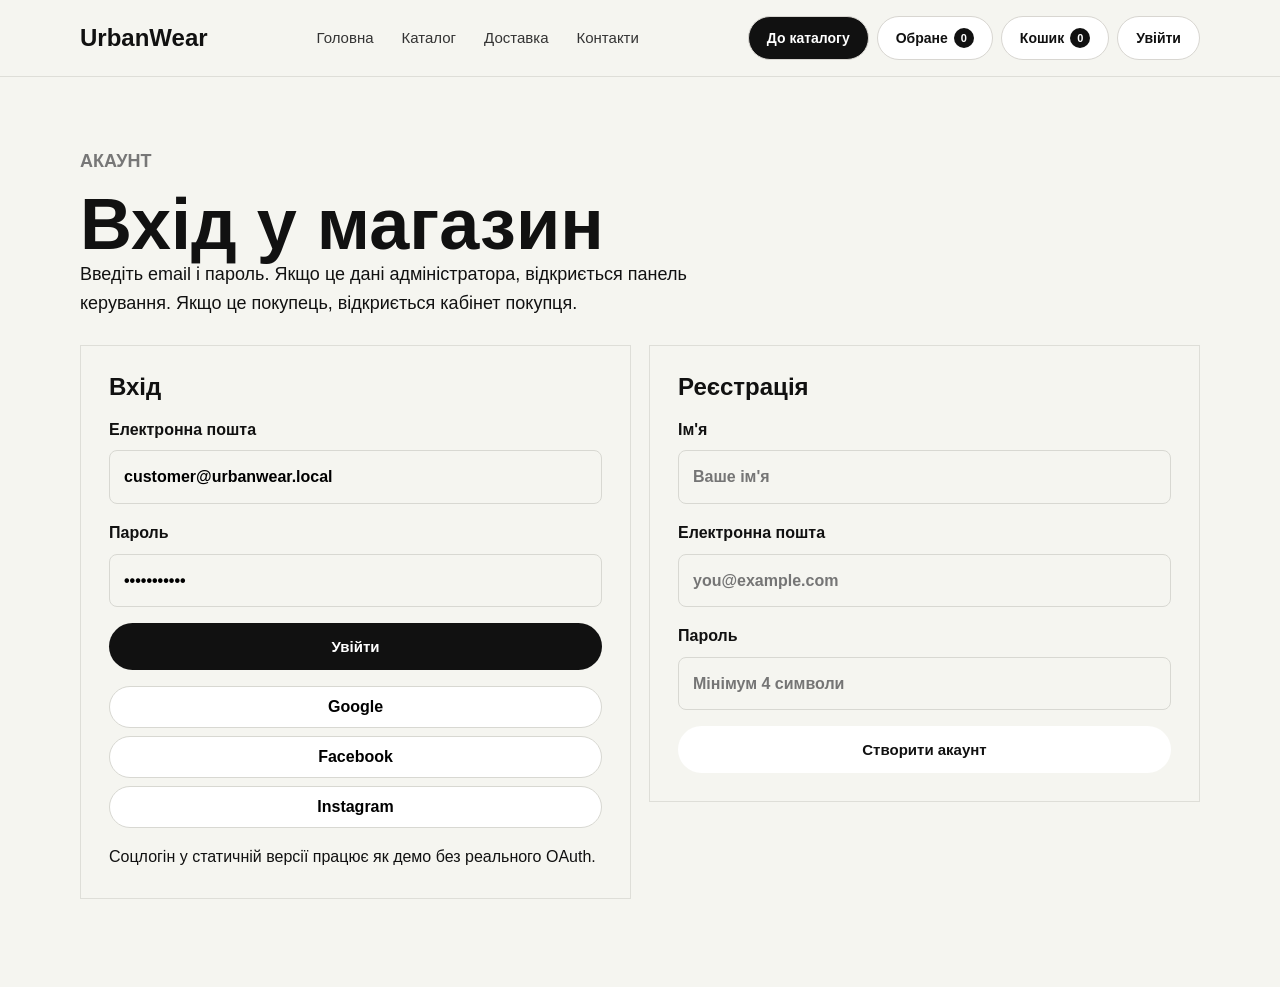
==== account.html @ c89735ac "Publish UrbanWear website" ====
<!DOCTYPE html>
<html lang="uk">
<head>
  <meta charset="UTF-8" />
  <meta name="viewport" content="width=device-width, initial-scale=1.0" />
  <meta name="description" content="Особистий кабінет покупця UrbanWear." />
  <title>Особистий кабінет - UrbanWear</title>
  <link rel="stylesheet" href="css/style.css" />
  <link rel="stylesheet" href="css/account.css" />
</head>
<body class="customer-account-page">
  <main class="customer-account-shell" id="accountShell" hidden>
    <aside class="customer-account-sidebar" id="accountSidebar">
      <a class="customer-account-brand" href="index.html"><strong>UrbanWear</strong><span>Магазин</span></a>

      <section class="customer-profile-card">
        <div class="customer-avatar" id="accountAvatar">U</div>
        <div><strong id="accountName"></strong><span id="accountEmail"></span></div>
        <button type="button" id="accountLogoutButton">Вийти з акаунту</button>
      </section>

      <nav class="customer-account-nav" aria-label="Розділи особистого кабінету">
        <button class="is-active" type="button" data-account-tab="overview"><svg viewBox="0 0 24 24" aria-hidden="true"><rect x="3" y="3" width="7" height="7" rx="1"/><rect x="14" y="3" width="7" height="7" rx="1"/><rect x="3" y="14" width="7" height="7" rx="1"/><rect x="14" y="14" width="7" height="7" rx="1"/></svg>Панель керування</button>
        <button type="button" data-account-tab="profile"><svg viewBox="0 0 24 24" aria-hidden="true"><circle cx="12" cy="7" r="4"/><path d="M4.5 21a7.5 7.5 0 0 1 15 0z"/></svg>Мій профіль</button>
        <button type="button" data-account-tab="orders"><svg viewBox="0 0 24 24" aria-hidden="true"><rect x="5" y="4" width="14" height="17" rx="2"/><path d="M9 4V2h6v2M8 9h8M8 13h8M8 17h5"/></svg>Мої замовлення</button>
        <button type="button" data-account-tab="cart"><svg viewBox="0 0 24 24" aria-hidden="true"><path d="M6 9h12l1 12H5zM9 10V7a3 3 0 0 1 6 0v3"/></svg>Кошик <strong data-cart-count>0</strong></button>
        <button type="button" data-account-tab="favorites"><svg viewBox="0 0 24 24" aria-hidden="true"><path d="M20.8 4.6a5.5 5.5 0 0 0-7.8 0L12 5.7l-1.1-1.1a5.5 5.5 0 0 0-7.8 7.8L12 21l8.8-8.6a5.5 5.5 0 0 0 0-7.8z"/></svg>Обране <strong data-favorites-count>0</strong></button>
        <button type="button" data-account-tab="addresses"><svg viewBox="0 0 24 24" aria-hidden="true"><path d="M20 10c0 5-8 11-8 11S4 15 4 10a8 8 0 1 1 16 0z"/><circle cx="12" cy="10" r="2.5"/><path d="M7 21h10"/></svg>Адреси доставки</button>
        <button type="button" data-account-tab="payments"><svg viewBox="0 0 24 24" aria-hidden="true"><rect x="3" y="5" width="18" height="14" rx="2"/><path d="M3 10h18M7 15h4"/></svg>Способи оплати</button>
        <button type="button" data-account-tab="settings"><svg viewBox="0 0 24 24" aria-hidden="true"><circle cx="12" cy="12" r="3"/><path d="M19.4 15a1.7 1.7 0 0 0 .3 1.9l.1.1-2.8 2.8-.1-.1a1.7 1.7 0 0 0-1.9-.3 1.7 1.7 0 0 0-1 1.6v.2h-4V21a1.7 1.7 0 0 0-1-1.6 1.7 1.7 0 0 0-1.9.3l-.1.1L4.2 17l.1-.1a1.7 1.7 0 0 0 .3-1.9A1.7 1.7 0 0 0 3 14H2.8v-4H3a1.7 1.7 0 0 0 1.6-1 1.7 1.7 0 0 0-.3-1.9L4.2 7 7 4.2l.1.1a1.7 1.7 0 0 0 1.9.3A1.7 1.7 0 0 0 10 3v-.2h4V3a1.7 1.7 0 0 0 1 1.6 1.7 1.7 0 0 0 1.9-.3l.1-.1L19.8 7l-.1.1a1.7 1.7 0 0 0-.3 1.9 1.7 1.7 0 0 0 1.6 1h.2v4H21a1.7 1.7 0 0 0-1.6 1z"/></svg>Налаштування</button>
      </nav>

      <section class="customer-news-card">
        <p class="label">Новини UrbanWear</p>
        <h2>Будьте в курсі новинок</h2>
        <p>Отримуйте повідомлення про нові колекції та спеціальні пропозиції.</p>
        <a href="catalog.html">Переглянути каталог →</a>
      </section>
    </aside>

    <section class="customer-account-workspace">
      <header class="customer-account-topbar">
        <button class="customer-account-menu" id="accountMenuButton" type="button" aria-label="Відкрити меню"><span></span><span></span><span></span></button>
        <label class="customer-account-search"><span>Пошук товарів</span><input type="search" id="accountSearch" placeholder="Пошук товарів..." /></label>
        <div class="customer-account-top-actions">
          <button type="button" data-account-tab-link="favorites" aria-label="Обране">♡<strong data-favorites-count>0</strong></button>
          <button type="button" data-account-tab-link="cart" aria-label="Кошик">▢<strong data-cart-count>0</strong></button>
          <button type="button" data-account-tab-link="profile"><span id="accountTopName"></span><small>Мій профіль</small></button>
        </div>
      </header>

      <div class="customer-account-content">
        <section class="customer-account-panel is-active" data-account-panel="overview">
          <header class="customer-panel-heading">
            <h1>Особистий кабінет</h1>
            <p id="accountGreeting"></p>
          </header>
          <div class="customer-summary-grid" id="accountSummary"></div>
          <section class="customer-account-card">
            <div class="customer-card-heading"><div><h2>Останні замовлення</h2><p>Статус та основна інформація про ваші покупки</p></div><button type="button" data-account-tab-link="orders">Переглянути всі замовлення</button></div>
            <div id="recentAccountOrders"></div>
          </section>
        </section>

        <section class="customer-account-panel" data-account-panel="profile">
          <header class="customer-panel-heading"><h1>Мій профіль</h1><p>Редагуйте основну інформацію, яка буде автоматично підставлятися під час оформлення замовлення.</p></header>
          <div class="customer-profile-layout">
            <form class="customer-account-card customer-profile-form" id="accountProfileForm">
              <div class="customer-profile-note"><strong>i</strong><span>Ці дані рекомендуються та автоматично підставляються при оформленні замовлення.</span></div>
              <div class="customer-profile-fields">
                <label>Ім’я <input type="text" name="firstName" autocomplete="given-name" /></label>
                <label>Прізвище <input type="text" name="lastName" autocomplete="family-name" /></label>
                <label>E-mail <input type="email" name="email" autocomplete="email" /></label>
                <label>Номер телефону <input type="tel" name="phone" autocomplete="tel" /></label>
                <label>Місто <input type="text" name="city" autocomplete="address-level2" /></label>
                <label>Адреса доставки <input type="text" name="address" autocomplete="street-address" /></label>
                <label class="customer-profile-wide">Коментар для доставки <span>(необов’язково)</span><textarea name="deliveryComment" rows="3" maxlength="150"></textarea></label>
              </div>
              <label class="customer-profile-default"><input type="checkbox" name="useAsDefault" /><span><strong>Використовувати ці дані за замовчуванням при замовленні</strong><small>Інформація буде автоматично підставлятися у форму оформлення замовлення.</small></span></label>
              <div class="customer-profile-actions"><button class="btn btn--light" id="cancelProfileChanges" type="button">Скасувати зміни</button><button class="btn customer-profile-save" type="submit">Зберегти зміни</button></div>
              <p class="customer-profile-message" id="profileSaveMessage" role="status" aria-live="polite"></p>
            </form>
            <aside class="customer-profile-side">
              <section class="customer-account-card customer-profile-side-card"><h2>Контактні дані</h2><div id="profileContactSummary"></div></section>
              <section class="customer-account-card customer-profile-side-card">
                <h2>Параметри для швидкого оформлення</h2>
                <label class="customer-profile-switch"><span>Автоматично заповнювати особисті дані</span><input type="checkbox" form="accountProfileForm" name="autofillPersonalData" /></label>
                <label class="customer-profile-switch"><span>Вибрана адреса доставки за замовчуванням</span><input type="checkbox" form="accountProfileForm" name="defaultAddressEnabled" /></label>
                <label class="customer-profile-switch"><span>Використовувати основний спосіб оплати</span><input type="checkbox" form="accountProfileForm" name="defaultPaymentEnabled" /></label>
                <p>Ці налаштування допоможуть оформлювати замовлення швидше та зручніше.</p>
              </section>
            </aside>
          </div>
        </section>

        <section class="customer-account-panel" data-account-panel="orders">
          <header class="customer-panel-heading"><h1>Мої замовлення</h1><p>Переглядайте свої замовлення та керуйте покупками</p></header>
          <section class="customer-account-card">
            <div class="customer-card-heading"><div><h2>Активні замовлення</h2><p>Історія покупок та поточні статуси</p></div></div>
            <div id="accountOrders"></div>
          </section>
          <p class="customer-account-help">Потрібна допомога? <a href="contacts.html">Зв’яжіться з нами</a></p>
        </section>

        <section class="customer-account-panel" data-account-panel="cart">
          <header class="customer-panel-heading"><h1>Кошик</h1><p>Переглядайте товари, змінюйте параметри та оформлюйте замовлення.</p></header>
          <section class="customer-account-card customer-cart-card"><div id="accountCart"></div></section>
          <section class="customer-benefits-row"><div><strong>Безкоштовна доставка від 1500 грн</strong><span>По всій Україні</span></div><div><strong>Легке повернення 14 днів</strong><span>Без зайвих питань</span></div><div><strong>Безпечна оплата</strong><span>Ваші платежі захищені</span></div></section>
        </section>

        <section class="customer-account-panel" data-account-panel="favorites">
          <header class="customer-panel-heading customer-panel-heading--actions"><div><h1>Обране</h1><p>Ваші улюблені товари. Зберігайте те, до чого хочеться повернутися.</p></div><button type="button" id="clearFavoritesButton">Очистити список</button></header>
          <section class="customer-account-card customer-favorites-card"><div id="accountFavorites"></div></section>
          <section class="customer-favorites-tip"><strong>Зберігайте улюблені товари</strong><span>Додавайте товари в обране, щоб швидко знаходити їх та повертатися до покупок пізніше.</span><a class="btn" href="catalog.html">Перейти до каталогу</a></section>
        </section>
        <section class="customer-account-panel" data-account-panel="addresses"><div class="customer-placeholder"><strong>Адреси доставки</strong><p>Адреси з ваших замовлень з’являтимуться тут.</p></div></section>
        <section class="customer-account-panel" data-account-panel="payments"><div class="customer-placeholder"><strong>Способи оплати</strong><p>У статичній демо-версії платіжні дані не зберігаються.</p></div></section>
        <section class="customer-account-panel" data-account-panel="settings"><div class="customer-placeholder"><strong>Налаштування</strong><p>Використовуйте кнопку виходу, щоб завершити поточну сесію.</p><button class="btn btn--dark" type="button" id="accountLogoutSettingsButton">Вийти з акаунту</button></div></section>
      </div>
    </section>

    <div class="customer-order-backdrop" id="accountOrderBackdrop" hidden></div>
    <aside class="customer-order-drawer" id="accountOrderDrawer" aria-hidden="true">
      <div class="customer-order-drawer__head"><div><p class="label">Деталі замовлення</p><h2 id="drawerOrderNumber"></h2></div><button id="closeOrderDrawer" type="button" aria-label="Закрити">×</button></div>
      <div id="accountOrderDetails"></div>
      <div class="customer-order-drawer__actions"><button class="btn btn--light" id="closeOrderDrawerBottom" type="button">Закрити</button><button class="btn btn--dark" id="repeatOrderButton" type="button" hidden>Повторити замовлення</button></div>
    </aside>
  </main>

  <script src="js/products.js"></script>
  <script src="js/auth.js"></script>
  <script src="js/profile.js"></script>
  <script src="js/analytics.js"></script>
  <script src="js/cart.js"></script>
  <script src="js/favorites.js"></script>
  <script src="js/orders.js"></script>
  <script src="js/account.js"></script>
</body>
</html>
---- css/style.css ----
* { box-sizing: border-box; margin: 0; padding: 0; }
html { scroll-behavior: smooth; }
body { font-family: Arial, sans-serif; background: #f5f5f0; color: #111111; line-height: 1.6; }
a { color: inherit; text-decoration: none; }
.container { width: min(1120px, 92%); margin: 0 auto; }
.header { background: #f5f5f0; border-bottom: 1px solid #deded8; position: sticky; top: 0; z-index: 10; }
.header__inner { height: 76px; display: flex; align-items: center; justify-content: space-between; }
.logo { font-size: 24px; font-weight: 800; letter-spacing: 0; }
.nav { display: flex; gap: 28px; font-size: 15px; }
.nav a { color: #333333; }
.nav a:hover,
.nav a[aria-current="page"] { color: #000000; }
.header__btn { background: #111111; color: #ffffff; padding: 12px 20px; border-radius: 999px; font-size: 14px; }
.mobile-header-shortcuts { display: none; }
.hero { padding: 90px 0; }
.hero__inner { display: grid; grid-template-columns: 1.1fr 0.9fr; gap: 60px; align-items: center; }
.label { text-transform: uppercase; letter-spacing: 0; font-size: 12px; font-weight: 700; color: #777777; margin-bottom: 12px; }
.hero h1 { font-size: clamp(42px, 6vw, 78px); line-height: 0.95; letter-spacing: 0; max-width: 720px; margin-bottom: 24px; }
.hero__text { font-size: 18px; color: #444444; max-width: 580px; margin-bottom: 34px; }
.hero__actions { display: flex; gap: 14px; flex-wrap: wrap; }
.btn { display: inline-flex; align-items: center; justify-content: center; padding: 15px 24px; border-radius: 999px; font-weight: 700; font-size: 15px; }
.btn--dark { background: #111111; color: #ffffff; }
.btn--light { background: #ffffff; color: #111111; border: 1px solid #dddddd; }
.hero__photo-placeholder { height: 560px; background: linear-gradient(135deg, #242424, #888888); border-radius: 34px; display: flex; align-items: flex-end; justify-content: flex-start; padding: 30px; color: #ffffff; font-weight: 700; font-size: 20px; }
.categories, .popular, .benefits, .about, .order-steps { padding: 80px 0; }
.section-heading { margin-bottom: 34px; }
.section-heading h2 { font-size: clamp(32px, 4vw, 48px); letter-spacing: 0; line-height: 1.05; }
.section-heading--between { display: flex; justify-content: space-between; align-items: end; gap: 24px; }
.text-link { font-weight: 700; border-bottom: 2px solid #111111; }
.category-grid { display: grid; grid-template-columns: repeat(4, 1fr); gap: 18px; }
.category-card { background: #ffffff; border: 1px solid #e0e0dc; border-radius: 24px; padding: 26px; min-height: 180px; transition: 0.2s ease; }
.category-card:hover { transform: translateY(-4px); border-color: #111111; }
.category-card span { display: block; color: #888888; margin-bottom: 38px; }
.category-card h3 { font-size: 24px; margin-bottom: 6px; }
.category-card p { color: #555555; }
.product-grid { display: grid; grid-template-columns: repeat(3, 1fr); gap: 22px; }
.product-card { background: #ffffff; border-radius: 28px; overflow: hidden; border: 1px solid #e2e2dd; }
.product-card { position: relative; }
.product-favorite-button { width: 42px; height: 42px; position: absolute; z-index: 2; top: 14px; right: 14px; border: 0; border-radius: 50%; background: rgba(255,255,255,.94); color: #111; font-size: 22px; cursor: pointer; box-shadow: 0 8px 24px rgba(0,0,0,.09); }
.product-favorite-button.is-favorite { background: #111; color: #fff; }
.product-card[hidden] { display: none; }
.product-card__image { height: 340px; background: var(--product-bg, #d9d9d2); display: flex; align-items: flex-end; padding: 24px; font-weight: 800; font-size: 28px; color: #ffffff; transition: filter 0.2s ease; }
.product-card__image:hover { filter: contrast(1.08); }
.product-card__image--photo,
.product-gallery__main--photo,
.cart-item__visual--photo {
  background-size: cover;
  background-position: center;
  background-repeat: no-repeat;
}

/* Mobile-only storefront polish. Desktop styles above remain unchanged. */
@media (max-width: 760px) {
  body {
    font-size: 17px;
    line-height: 1.5;
    background: #fbfaf8;
  }

  .container {
    width: calc(100% - 24px);
  }

  .header {
    background: rgba(255, 255, 255, .96);
    box-shadow: 0 4px 18px rgba(17, 17, 17, .035);
  }

  .header__inner {
    min-height: 76px;
    padding: 12px 0;
    grid-template-columns: auto minmax(0, 1fr);
  }

  .logo {
    font-size: clamp(22px, 7vw, 29px);
    letter-spacing: 3px;
    white-space: nowrap;
  }

  .burger {
    width: 48px;
    height: 48px;
    border: 0;
    border-radius: 12px;
  }

  .burger span {
    width: 24px;
  }

  .nav {
    border-radius: 14px;
    padding: 8px;
  }

  .nav a {
    min-height: 50px;
    padding: 13px 16px;
    font-size: 17px;
  }

  .hero,
  .page-hero,
  .product-page {
    padding-top: 34px;
  }

  .hero h1,
  .page-hero h1 {
    font-size: clamp(38px, 11vw, 52px);
    line-height: 1.02;
  }

  .hero__text,
  .page-hero p {
    font-size: 17px;
    line-height: 1.55;
  }

  .btn,
  .filter-btn,
  .product-card__btn {
    min-height: 50px;
    font-size: 16px;
  }

  .catalog-filter {
    margin-bottom: 22px;
    gap: 10px;
    scrollbar-width: none;
  }

  .catalog-filter::-webkit-scrollbar {
    display: none;
  }

  .filter-btn {
    min-height: 46px;
    padding: 0 18px;
  }

  .product-grid,
  .product-grid--catalog {
    grid-template-columns: repeat(2, minmax(0, 1fr));
    gap: 12px;
  }

  .product-card {
    min-width: 0;
    border-radius: 15px;
    box-shadow: 0 10px 30px rgba(25, 20, 15, .035);
  }

  .product-card__image {
    height: clamp(205px, 56vw, 280px);
    padding: 12px;
    font-size: 14px;
  }

  .product-card__image--photo span {
    padding: 5px 8px;
    font-size: 10px;
  }

  .product-favorite-button {
    width: 44px;
    height: 44px;
    top: 10px;
    right: 10px;
    font-size: 22px;
  }

  .product-card__body {
    padding: 14px;
  }

  .product-card__body h3 {
    min-height: 42px;
    margin-bottom: 6px;
    font-size: 16px;
    line-height: 1.3;
  }

  .product-card__body p {
    margin-bottom: 9px;
    font-size: 13px;
  }

  .product-card__body strong {
    margin-bottom: 12px;
    font-size: 18px;
  }

  .product-card__btn {
    min-height: 46px;
    padding: 10px 8px;
    font-size: 14px;
    text-align: center;
  }

  .product-page__inner {
    gap: 16px;
  }

  .product-gallery__main {
    height: min(112vw, 520px);
    border-radius: 16px;
  }

  .product-gallery__thumb {
    height: 94px;
    border-radius: 12px;
  }

  .product-info {
    padding: 20px;
    border-radius: 16px;
  }

  .product-info h1 {
    font-size: 36px;
    line-height: 1.06;
  }

  .product-info__desc,
  .product-details li {
    font-size: 16px;
  }

  .product-price {
    font-size: 30px;
  }

  .size-list button {
    min-height: 52px;
    font-size: 16px;
  }

  .product-actions .btn {
    min-height: 52px;
  }

  .category-grid,
  .benefits__grid,
  .steps-grid,
  .info-grid,
  .contacts-grid,
  .form-layout {
    grid-template-columns: 1fr;
  }

  .category-card,
  .benefit-card,
  .step-card,
  .info-card,
  .contact-card,
  .contact-form,
  .faq-item {
    border-radius: 16px;
    padding: 22px;
  }

  .contact-list li,
  .info-card li {
    min-height: 58px;
    font-size: 16px;
  }

  .contact-form label {
    font-size: 16px;
  }

  .contact-form input,
  .contact-form textarea,
  .auth-card input {
    min-height: 54px;
    font-size: 16px;
  }

  .auth-page {
    padding: 32px 0 50px;
  }

  .auth-layout,
  .auth-grid {
    grid-template-columns: 1fr;
    gap: 18px;
  }

  .auth-copy h1 {
    font-size: 40px;
  }

  .auth-card {
    padding: 24px;
    border-radius: 16px;
  }

  .auth-card h2 {
    font-size: 28px;
  }

  .social-login {
    grid-template-columns: 1fr;
  }

  .social-login button {
    min-height: 50px;
    font-size: 15px;
  }
}

@media (max-width: 380px) {
  .product-grid,
  .product-grid--catalog {
    gap: 8px;
  }

  .product-card__body {
    padding: 11px;
  }

  .product-card__body h3 {
    font-size: 15px;
  }

  .product-card__btn {
    font-size: 13px;
  }
}
.product-card__image--photo span,
.product-gallery__main--photo span,
.cart-item__visual--photo span {
  border-radius: 999px;
  background: rgba(17, 17, 17, 0.72);
  padding: 8px 12px;
  color: #ffffff;
  font-size: 13px;
}
.product-card__body { padding: 24px; }
.product-card__body h3 { font-size: 22px; margin-bottom: 6px; }
.product-card__body p { color: #555555; margin-bottom: 14px; }
.product-card__body strong { display: block; font-size: 20px; margin-bottom: 18px; }
.product-card__btn { display: inline-flex; background: #111111; color: #ffffff; padding: 11px 18px; border-radius: 999px; font-size: 14px; font-weight: 700; }
.benefits__grid { display: grid; grid-template-columns: repeat(3, 1fr); gap: 18px; }
.benefit-card { background: #111111; color: #ffffff; border-radius: 26px; padding: 28px; }
.benefit-card h3 { font-size: 22px; margin-bottom: 10px; }
.benefit-card p { color: #d0d0d0; }
.about__inner { display: grid; grid-template-columns: 0.9fr 1.1fr; gap: 60px; align-items: start; }
.about h2 { font-size: clamp(32px, 4vw, 48px); line-height: 1.05; letter-spacing: 0; }
.about p { font-size: 18px; color: #444444; }
.steps-grid { display: grid; grid-template-columns: repeat(3, 1fr); gap: 18px; }
.step-card { background: #ffffff; border-radius: 26px; padding: 28px; border: 1px solid #e0e0dc; }
.step-card span { display: block; font-weight: 800; color: #999999; margin-bottom: 34px; }
.step-card h3 { font-size: 24px; margin-bottom: 8px; }
.step-card p { color: #555555; }
.footer { padding: 40px 0; background: #111111; color: #ffffff; }
.footer__inner { display: flex; align-items: center; justify-content: space-between; gap: 24px; }
.logo--footer { display: inline-block; margin-bottom: 8px; }
.footer p { color: #cfcfcf; }
.footer__links { display: flex; gap: 24px; color: #cfcfcf; }
.page { padding: 80px 0; }
.page h1 { font-size: clamp(40px, 6vw, 72px); line-height: 1; letter-spacing: 0; margin-bottom: 18px; }
.page p { color: #444; font-size: 18px; max-width: 720px; }
@media (max-width: 900px) {
  .header__inner { height: auto; padding: 18px 0; flex-wrap: wrap; gap: 16px; }
  .nav { order: 3; width: 100%; justify-content: center; flex-wrap: wrap; gap: 18px; }
  .hero { padding: 60px 0; }
  .hero__inner, .about__inner { grid-template-columns: 1fr; gap: 34px; }
  .hero__photo-placeholder { height: 380px; }
  .category-grid, .product-grid, .benefits__grid, .steps-grid { grid-template-columns: 1fr 1fr; }
}
@media (max-width: 620px) {
  .header__btn { display: none; }
  .hero h1 { letter-spacing: 0; }
  .category-grid, .product-grid, .benefits__grid, .steps-grid { grid-template-columns: 1fr; }
  .section-heading--between { align-items: flex-start; flex-direction: column; }
  .footer__inner { align-items: flex-start; flex-direction: column; }
  .footer__links { flex-direction: column; gap: 10px; }
}
/* Inner pages */

.page-hero {
  padding: 80px 0 40px;
}

.page-hero h1 {
  font-size: clamp(42px, 6vw, 72px);
  line-height: 0.95;
  letter-spacing: 0;
  margin-bottom: 18px;
}

.page-hero p {
  max-width: 620px;
  font-size: 18px;
  color: #444444;
}

.catalog-section {
  padding: 40px 0 90px;
}

.catalog-filter {
  display: flex;
  gap: 12px;
  flex-wrap: wrap;
  margin-bottom: 34px;
}

.filter-btn {
  border: 1px solid #d8d8d2;
  background: #ffffff;
  color: #111111;
  padding: 11px 18px;
  border-radius: 999px;
  font-weight: 700;
  cursor: pointer;
}

.filter-btn.active,
.filter-btn:hover {
  background: #111111;
  color: #ffffff;
  border-color: #111111;
}

.product-grid--catalog {
  grid-template-columns: repeat(3, 1fr);
}

@media (max-width: 900px) {
  .product-grid--catalog {
    grid-template-columns: 1fr 1fr;
  }
}

@media (max-width: 620px) {
  .product-grid--catalog {
    grid-template-columns: 1fr;
  }

  .page-hero h1 {
    letter-spacing: 0;
  }
}/* Product page */

.product-page {
  padding: 80px 0;
}

.product-page__inner {
  display: grid;
  grid-template-columns: 1fr 0.9fr;
  gap: 60px;
  align-items: start;
}

.product-gallery__main {
  height: 640px;
  border-radius: 34px;
  background: var(--product-bg, linear-gradient(135deg, #1f1f1f, #777777));
  color: #ffffff;
  display: flex;
  align-items: flex-end;
  padding: 34px;
  font-size: 42px;
  font-weight: 800;
  letter-spacing: 0;
}

.product-gallery__thumbs {
  display: grid;
  grid-template-columns: repeat(3, 1fr);
  gap: 14px;
  margin-top: 14px;
}

.product-gallery__thumb {
  height: 130px;
  border-radius: 22px;
  background: #d8d8d2;
  border: 0;
  display: flex;
  align-items: center;
  justify-content: center;
  font-weight: 800;
  color: #555555;
  cursor: pointer;
}

.product-gallery__thumb--photo {
  background-size: cover;
  background-position: center;
  background-repeat: no-repeat;
}

.product-gallery__thumb.is-active {
  outline: 2px solid #111111;
  outline-offset: 3px;
}

.product-info {
  background: #ffffff;
  border: 1px solid #e1e1dc;
  border-radius: 34px;
  padding: 38px;
  position: sticky;
  top: 100px;
}

.product-info h1 {
  font-size: clamp(36px, 5vw, 58px);
  line-height: 0.95;
  letter-spacing: 0;
  margin-bottom: 20px;
}

.product-info__desc {
  color: #444444;
  font-size: 17px;
  margin-bottom: 24px;
}

.product-price {
  font-size: 32px;
  font-weight: 800;
  margin-bottom: 28px;
}

.product-options,
.product-details {
  margin-bottom: 28px;
}

.product-options h3,
.product-details h3 {
  font-size: 20px;
  margin-bottom: 12px;
}

.size-list {
  display: flex;
  gap: 10px;
  flex-wrap: wrap;
}

.size-list button {
  width: 52px;
  height: 44px;
  border-radius: 999px;
  border: 1px solid #d5d5cf;
  background: #f5f5f0;
  font-weight: 800;
  cursor: pointer;
}

.size-list button:hover,
.size-list button.is-active {
  background: #111111;
  color: #ffffff;
  border-color: #111111;
}

.product-details ul {
  list-style: none;
}

.product-details li {
  padding: 10px 0;
  border-bottom: 1px solid #eeeeea;
  color: #444444;
}

.product-actions {
  display: flex;
  flex-wrap: wrap;
  gap: 12px;
  margin-bottom: 18px;
}
.product-actions .btn--favorite { border: 1px solid #e2e2dd; background: #fff; color: #111; gap: 5px; }
.product-actions .btn--favorite.is-favorite { background: #f4ede5; }

.product-note {
  font-size: 13px;
  color: #777777;
}

@media (max-width: 900px) {
  .product-page__inner {
    grid-template-columns: 1fr;
  }

  .product-info {
    position: static;
  }

  .product-gallery__main {
    height: 460px;
  }
}

@media (max-width: 620px) {
  .product-page {
    padding: 50px 0;
  }

  .product-info {
    padding: 26px;
  }

  .product-gallery__main {
    height: 360px;
    font-size: 32px;
    border-radius: 26px;
  }

  .product-gallery__thumb {
    height: 90px;
  }
}/* Delivery page */

.info-section {
  padding: 40px 0 80px;
}

.info-grid {
  display: grid;
  grid-template-columns: repeat(3, 1fr);
  gap: 18px;
}

.info-card {
  background: #ffffff;
  border: 1px solid #e1e1dc;
  border-radius: 28px;
  padding: 30px;
}

.info-card span {
  display: block;
  font-weight: 800;
  color: #999999;
  margin-bottom: 36px;
}

.info-card h2 {
  font-size: 30px;
  line-height: 1;
  letter-spacing: 0;
  margin-bottom: 16px;
}

.info-card p {
  color: #444444;
  margin-bottom: 20px;
}

.info-card ul {
  list-style: none;
}

.info-card li {
  padding: 10px 0;
  border-bottom: 1px solid #eeeeea;
  color: #333333;
}

.faq-section {
  padding: 70px 0;
}

.faq-list {
  display: grid;
  gap: 12px;
}

.faq-item {
  background: #ffffff;
  border: 1px solid #e1e1dc;
  border-radius: 20px;
  padding: 22px 24px;
}

.faq-item summary {
  cursor: pointer;
  font-weight: 800;
  font-size: 18px;
}

.faq-item p {
  margin-top: 14px;
  color: #444444;
}

.cta-section {
  padding: 40px 0 90px;
}

.cta-box {
  background: #111111;
  color: #ffffff;
  border-radius: 34px;
  padding: 46px;
  display: flex;
  justify-content: space-between;
  align-items: center;
  gap: 34px;
}

.cta-box h2 {
  font-size: clamp(32px, 4vw, 48px);
  line-height: 1;
  letter-spacing: 0;
  margin-bottom: 14px;
}

.cta-box p {
  color: #d0d0d0;
  max-width: 600px;
}

.cta-box .btn--dark {
  background: #ffffff;
  color: #111111;
  flex-shrink: 0;
}

@media (max-width: 900px) {
  .info-grid {
    grid-template-columns: 1fr;
  }

  .cta-box {
    align-items: flex-start;
    flex-direction: column;
  }
}

@media (max-width: 620px) {
  .cta-box {
    padding: 30px;
    border-radius: 26px;
  }
}/* Contacts page */

.contacts-section {
  padding: 40px 0 80px;
}

.contacts-grid {
  display: grid;
  grid-template-columns: 1fr 1fr;
  gap: 18px;
}

.contact-card {
  background: #ffffff;
  border: 1px solid #e1e1dc;
  border-radius: 30px;
  padding: 34px;
}

.contact-card--dark {
  background: #111111;
  color: #ffffff;
}

.contact-card h2 {
  font-size: clamp(30px, 4vw, 44px);
  line-height: 1;
  letter-spacing: 0;
  margin-bottom: 16px;
}

.contact-card p {
  color: #444444;
  margin-bottom: 28px;
}

.contact-card--dark p {
  color: #d0d0d0;
}

.contact-actions {
  display: flex;
  gap: 12px;
  flex-wrap: wrap;
}

.contact-list {
  list-style: none;
}

.contact-list li {
  padding: 16px 0;
  border-bottom: 1px solid #eeeeea;
}

.contact-list span {
  display: block;
  color: #777777;
  margin-bottom: 4px;
}

.contact-list strong {
  font-size: 18px;
}

.form-section {
  padding: 40px 0 90px;
}

.form-layout {
  display: grid;
  grid-template-columns: 0.8fr 1.2fr;
  gap: 50px;
  align-items: start;
}

.form-layout h2 {
  font-size: clamp(32px, 4vw, 48px);
  line-height: 1;
  letter-spacing: 0;
  margin-bottom: 16px;
}

.form-layout p {
  color: #444444;
}

.contact-form {
  background: #ffffff;
  border: 1px solid #e1e1dc;
  border-radius: 30px;
  padding: 34px;
  display: grid;
  gap: 18px;
}

.contact-form label {
  display: grid;
  gap: 8px;
  font-weight: 800;
}

.contact-form input,
.contact-form textarea {
  width: 100%;
  border: 1px solid #d8d8d2;
  background: #f5f5f0;
  border-radius: 16px;
  padding: 15px 16px;
  font: inherit;
  outline: none;
}

.contact-form textarea {
  min-height: 140px;
  resize: vertical;
}

.contact-form input:focus,
.contact-form textarea:focus {
  border-color: #111111;
}

.contact-form button {
  border: none;
  cursor: pointer;
  justify-self: start;
}

.form-message {
  color: #2f6f42;
  font-weight: 700;
  margin: 0;
}

@media (max-width: 900px) {
  .contacts-grid,
  .form-layout {
    grid-template-columns: 1fr;
  }
}

@media (max-width: 620px) {
  .contact-card,
  .contact-form {
    padding: 26px;
    border-radius: 24px;
  }
}/* Mobile improvements */

.burger {
  display: none;
  width: 44px;
  height: 44px;
  border: 1px solid #d8d8d2;
  background: #ffffff;
  border-radius: 999px;
  align-items: center;
  justify-content: center;
  flex-direction: column;
  gap: 5px;
  cursor: pointer;
}

.burger span {
  width: 18px;
  height: 2px;
  background: #111111;
  border-radius: 999px;
  transition: 0.2s ease;
}

@media (max-width: 760px) {
  body {
    font-size: 15px;
  }

  .container {
    width: min(100% - 32px, 1120px);
  }

  .header {
    position: sticky;
    top: 0;
  }

  .header__inner {
    min-height: 68px;
    height: auto;
    padding: 12px 0;
    display: grid;
    grid-template-columns: 1fr auto;
    gap: 12px;
  }

  .logo {
    font-size: 22px;
  }

  .burger {
    display: inline-flex;
  }

  .header__btn {
    display: none;
  }

  .nav {
    display: none;
    grid-column: 1 / -1;
    width: 100%;
    background: #ffffff;
    border: 1px solid #e1e1dc;
    border-radius: 22px;
    padding: 12px;
    gap: 4px;
  }

  .nav.is-open {
    display: grid;
  }

  .nav a {
    display: block;
    padding: 13px 14px;
    border-radius: 14px;
    font-weight: 700;
  }

  .nav a:hover {
    background: #f5f5f0;
  }

  .burger.is-open span:nth-child(1) {
    transform: translateY(7px) rotate(45deg);
  }

  .burger.is-open span:nth-child(2) {
    opacity: 0;
  }

  .burger.is-open span:nth-child(3) {
    transform: translateY(-7px) rotate(-45deg);
  }

  .hero {
    padding: 44px 0 54px;
  }

  .hero__inner {
    gap: 28px;
  }

  .hero h1 {
    font-size: 42px;
    line-height: 0.96;
    letter-spacing: 0;
  }

  .hero__text {
    font-size: 16px;
    margin-bottom: 24px;
  }

  .hero__actions {
    display: grid;
    grid-template-columns: 1fr;
  }

  .btn {
    width: 100%;
    padding: 14px 18px;
  }

  .hero__photo-placeholder {
    height: 320px;
    border-radius: 26px;
    padding: 22px;
  }

  .categories,
  .popular,
  .benefits,
  .about,
  .order-steps {
    padding: 54px 0;
  }

  .section-heading {
    margin-bottom: 24px;
  }

  .section-heading h2,
  .about h2 {
    font-size: 34px;
    line-height: 1;
    letter-spacing: 0;
  }

  .category-card,
  .product-card,
  .benefit-card,
  .step-card,
  .info-card,
  .contact-card,
  .contact-form {
    border-radius: 22px;
  }

  .category-card {
    min-height: auto;
    padding: 22px;
  }

  .category-card span {
    margin-bottom: 24px;
  }

  .product-card__image {
    height: 250px;
    padding: 20px;
    font-size: 24px;
  }

  .product-card__body {
    padding: 20px;
  }

  .product-card__body h3 {
    font-size: 20px;
  }

  .product-card__btn {
    width: 100%;
    justify-content: center;
  }

  .about__inner {
    gap: 22px;
  }

  .about p {
    font-size: 16px;
  }

  .footer {
    padding: 32px 0;
  }
}/* Product mobile improvements */

@media (max-width: 760px) {
  .product-page {
    padding: 38px 0 50px;
  }

  .product-page__inner {
    gap: 24px;
  }

  .product-gallery__main {
    height: 320px;
    border-radius: 24px;
    padding: 22px;
    font-size: 30px;
    letter-spacing: 0;
  }

  .product-gallery__thumbs {
    gap: 10px;
  }

  .product-gallery__thumb {
    height: 82px;
    border-radius: 16px;
  }

  .product-info {
    padding: 24px;
    border-radius: 24px;
  }

  .product-info h1 {
    font-size: 34px;
    line-height: 1;
    letter-spacing: 0;
  }

  .product-info__desc {
    font-size: 15px;
  }

  .product-price {
    font-size: 28px;
  }

  .size-list {
    display: grid;
    grid-template-columns: repeat(4, 1fr);
  }

  .size-list button {
    width: 100%;
  }

  .product-actions {
    display: grid;
    grid-template-columns: 1fr;
  }

  .product-note {
    font-size: 12px;
  }
}/* Inner pages mobile improvements */

@media (max-width: 760px) {
  .page-hero {
    padding: 46px 0 26px;
  }

  .page-hero h1 {
    font-size: 40px;
    line-height: 0.98;
    letter-spacing: 0;
  }

  .page-hero p {
    font-size: 16px;
  }

  .catalog-section,
  .info-section,
  .contacts-section {
    padding: 28px 0 56px;
  }

  .catalog-filter {
    gap: 8px;
    overflow-x: auto;
    flex-wrap: nowrap;
    padding-bottom: 6px;
  }

  .filter-btn {
    flex: 0 0 auto;
    padding: 10px 15px;
  }

  .faq-section {
    padding: 50px 0;
  }

  .faq-item {
    padding: 18px;
    border-radius: 18px;
  }

  .faq-item summary {
    font-size: 16px;
  }

  .cta-section,
  .form-section {
    padding: 30px 0 60px;
  }

  .cta-box {
    padding: 26px;
    border-radius: 24px;
  }

  .cta-box h2,
  .form-layout h2,
  .contact-card h2 {
    font-size: 32px;
    letter-spacing: 0;
  }

  .contact-actions {
    display: grid;
    grid-template-columns: 1fr;
  }

  .contact-list strong {
    font-size: 16px;
    word-break: break-word;
  }

  .contact-form button {
    width: 100%;
  }
}

/* Admin panel */

.admin-page {
  background: #eeeeea;
}

.admin-shell {
  min-height: 100vh;
  display: grid;
  grid-template-columns: 280px 1fr;
}

.admin-sidebar {
  background: #111111;
  color: #ffffff;
  padding: 28px;
  display: flex;
  flex-direction: column;
  justify-content: space-between;
  gap: 32px;
}

.admin-sidebar p {
  color: #cfcfcf;
  margin-top: 8px;
}

.admin-tabs {
  display: grid;
  gap: 8px;
}

.admin-tab,
.admin-site-link {
  border: 1px solid rgba(255, 255, 255, 0.14);
  background: transparent;
  color: #ffffff;
  border-radius: 8px;
  padding: 12px 14px;
  font: inherit;
  font-weight: 700;
  text-align: left;
  cursor: pointer;
}

.admin-tab:hover,
.admin-tab.is-active,
.admin-site-link:hover {
  background: #ffffff;
  color: #111111;
}

.admin-site-link {
  display: block;
}

.admin-workspace {
  padding: 32px;
  overflow-x: hidden;
}

.admin-header {
  display: flex;
  justify-content: space-between;
  align-items: flex-start;
  gap: 20px;
  margin-bottom: 24px;
}

.admin-header h1 {
  font-size: clamp(34px, 4vw, 56px);
  line-height: 1;
}

.admin-status {
  background: #ffffff;
  border: 1px solid #deded8;
  border-radius: 8px;
  padding: 10px 14px;
  color: #333333;
  font-weight: 700;
}

.admin-panel {
  display: none;
  background: #ffffff;
  border: 1px solid #deded8;
  border-radius: 8px;
  padding: 24px;
}

.admin-panel.is-active {
  display: block;
}

.admin-panel__header {
  display: flex;
  justify-content: space-between;
  align-items: center;
  gap: 16px;
  margin-bottom: 22px;
}

.admin-panel__header h2 {
  font-size: 28px;
  line-height: 1.1;
}

.admin-save-btn {
  width: auto;
  border: 0;
  cursor: pointer;
}

.admin-form-grid {
  display: grid;
  grid-template-columns: repeat(2, minmax(0, 1fr));
  gap: 16px;
}

.admin-form-grid label,
.admin-data-grid label {
  display: grid;
  gap: 8px;
  color: #222222;
  font-weight: 800;
}

.admin-form-grid input,
.admin-form-grid select,
.admin-form-grid textarea,
.admin-data-grid textarea {
  width: 100%;
  border: 1px solid #d6d6cf;
  background: #f7f7f3;
  color: #111111;
  border-radius: 8px;
  padding: 12px 13px;
  font: inherit;
  outline: none;
}

.admin-form-grid textarea,
.admin-data-grid textarea {
  resize: vertical;
}

.admin-form-grid input:focus,
.admin-form-grid select:focus,
.admin-form-grid textarea:focus,
.admin-data-grid textarea:focus {
  border-color: #111111;
  background: #ffffff;
}

.admin-field-wide {
  grid-column: 1 / -1;
}

.admin-checkbox {
  display: flex !important;
  align-items: center;
  gap: 10px !important;
}

.admin-checkbox input {
  width: auto;
}

.admin-products-layout {
  display: grid;
  grid-template-columns: 260px 1fr;
  gap: 20px;
  align-items: start;
}

.admin-product-list {
  display: grid;
  gap: 8px;
}

.admin-product-item {
  border: 1px solid #deded8;
  background: #f7f7f3;
  border-radius: 8px;
  padding: 12px;
  text-align: left;
  cursor: pointer;
}

.admin-product-item span {
  display: block;
  font-weight: 800;
  margin-bottom: 4px;
}

.admin-product-item small {
  color: #666666;
}

.admin-product-item:hover,
.admin-product-item.is-active {
  background: #111111;
  color: #ffffff;
  border-color: #111111;
}

.admin-product-item:hover small,
.admin-product-item.is-active small {
  color: #d0d0d0;
}

.admin-product-form {
  display: grid;
  gap: 18px;
}

.admin-actions {
  display: flex;
  gap: 12px;
  flex-wrap: wrap;
  margin-top: 18px;
}

.admin-actions .btn {
  width: auto;
  border: 0;
  cursor: pointer;
}

.admin-actions .btn--light,
.admin-panel__header .btn--light {
  border: 1px solid #d6d6cf;
}

.admin-data-grid {
  display: grid;
  grid-template-columns: 1fr 1fr;
  gap: 16px;
}

.admin-empty {
  background: #f7f7f3;
  border: 1px solid #deded8;
  border-radius: 8px;
  padding: 16px;
  color: #555555;
}

@media (max-width: 980px) {
  .admin-shell {
    grid-template-columns: 1fr;
  }

  .admin-sidebar {
    position: static;
  }

  .admin-tabs {
    grid-template-columns: repeat(2, minmax(0, 1fr));
  }

  .admin-products-layout,
  .admin-data-grid {
    grid-template-columns: 1fr;
  }
}

/* Final mobile storefront override: intentionally last so older mobile rules cannot shrink it. */
@media (max-width: 760px) {
  body { font-size: 17px; line-height: 1.5; background: #fbfaf8; }
  .container { width: calc(100% - 24px); }
  .header { background: rgba(255,255,255,.96); box-shadow: 0 4px 18px rgba(17,17,17,.035); }
  .header__inner { min-height: 76px; padding: 12px 0; grid-template-columns: auto minmax(0,1fr); }
  .logo { font-size: clamp(22px,7vw,29px); letter-spacing: 3px; white-space: nowrap; }
  .burger { width: 48px; height: 48px; border: 0; border-radius: 12px; }
  .burger span { width: 24px; }
  .nav { border-radius: 14px; padding: 8px; }
  .nav a { min-height: 50px; padding: 13px 16px; font-size: 17px; }
  .hero, .page-hero, .product-page { padding-top: 34px; }
  .hero h1, .page-hero h1 { font-size: clamp(38px,11vw,52px); line-height: 1.02; }
  .hero__text, .page-hero p { font-size: 17px; line-height: 1.55; }
  .btn, .filter-btn, .product-card__btn { min-height: 50px; font-size: 16px; }
  .catalog-filter { margin-bottom: 22px; gap: 10px; scrollbar-width: none; }
  .catalog-filter::-webkit-scrollbar { display: none; }
  .filter-btn { min-height: 46px; padding: 0 18px; }
  .product-grid, .product-grid--catalog { grid-template-columns: repeat(2,minmax(0,1fr)); gap: 12px; }
  .product-card { min-width: 0; border-radius: 15px; box-shadow: 0 10px 30px rgba(25,20,15,.035); }
  .product-card__image { height: clamp(205px,56vw,280px); padding: 12px; font-size: 14px; }
  .product-card__image--photo span { padding: 5px 8px; font-size: 10px; }
  .product-favorite-button { width: 44px; height: 44px; top: 10px; right: 10px; font-size: 22px; }
  .product-card__body { padding: 14px; }
  .product-card__body h3 { min-height: 42px; margin-bottom: 6px; font-size: 16px; line-height: 1.3; }
  .product-card__body p { margin-bottom: 9px; font-size: 13px; }
  .product-card__body strong { margin-bottom: 12px; font-size: 18px; }
  .product-card__btn { min-height: 46px; padding: 10px 8px; font-size: 14px; text-align: center; }
  .product-page__inner { gap: 16px; }
  .product-gallery__main { height: min(112vw,520px); border-radius: 16px; }
  .product-gallery__thumb { height: 94px; border-radius: 12px; }
  .product-info { padding: 20px; border-radius: 16px; }
  .product-info h1 { font-size: 36px; line-height: 1.06; }
  .product-info__desc, .product-details li { font-size: 16px; }
  .product-price { font-size: 30px; }
  .size-list button { min-height: 52px; font-size: 16px; }
  .product-actions .btn { min-height: 52px; }
  .category-grid, .benefits__grid, .steps-grid, .info-grid, .contacts-grid, .form-layout, .auth-layout, .auth-grid { grid-template-columns: 1fr; }
  .category-card, .benefit-card, .step-card, .info-card, .contact-card, .contact-form, .faq-item, .auth-card { border-radius: 16px; padding: 22px; }
  .contact-list li, .info-card li { min-height: 58px; font-size: 16px; }
  .contact-form label { font-size: 16px; }
  .contact-form input, .contact-form textarea, .auth-card input { min-height: 54px; font-size: 16px; }
  .auth-page { padding: 32px 0 50px; }
  .auth-layout, .auth-grid { gap: 18px; }
  .auth-copy h1 { font-size: 40px; }
  .auth-card h2 { font-size: 28px; }
  .social-login { grid-template-columns: 1fr; }
  .social-login button { min-height: 50px; font-size: 15px; }
}

@media (max-width: 380px) {
  .product-grid, .product-grid--catalog { gap: 8px; }
  .product-card__body { padding: 11px; }
  .product-card__body h3 { font-size: 15px; }
  .product-card__btn { font-size: 13px; }
}

/* Final compact admin override */

.header-actions {
  gap: 8px;
}

.header-actions .header__btn,
.header-icon-link {
  min-height: 44px;
  border-radius: 999px;
  padding: 0 18px;
  border: 1px solid #d8d6d1;
  font-size: 14px;
  font-weight: 800;
  line-height: 1;
}

.header-actions .header__btn {
  display: inline-flex;
  align-items: center;
  justify-content: center;
}

.header-icon-link {
  background: #ffffff;
}

.header-icon-link span {
  min-width: 20px;
  min-height: 20px;
  font-size: 11px;
}

.filter-btn,
.social-login button,
.cart-item__controls button,
.product-card__btn {
  border-radius: 999px;
}

.social-login button,
.cart-item__controls button {
  min-height: 42px;
  padding: 0 16px;
}

.admin-page {
  background: #fafafa;
}

.admin-shell {
  grid-template-columns: 276px minmax(0, 1fr);
  font-size: 14px;
}

.admin-sidebar {
  padding: 36px 22px 26px;
  gap: 44px;
  border-right-color: #e7e5e1;
}

.admin-sidebar .logo {
  font-size: 23px;
  letter-spacing: 5px;
}

.admin-sidebar p {
  font-size: 11px;
  letter-spacing: 4px;
  margin-top: 8px;
}

.admin-tabs {
  gap: 8px;
}

.admin-tab,
.admin-site-link {
  min-height: 46px;
  border-radius: 8px;
  padding: 0 18px;
  font-size: 14px;
  font-weight: 750;
  text-align: left;
}

.admin-tab::before {
  content: "";
  width: 18px;
  height: 18px;
  border: 1.7px solid currentColor;
  border-radius: 5px;
  display: inline-block;
  margin-right: 12px;
  vertical-align: -4px;
  opacity: 0.72;
}

.admin-tab[data-admin-tab="products"]::before,
.admin-tab[data-admin-tab="contacts"]::before {
  border-radius: 999px;
}

.admin-tab.is-active {
  background: #f0eeeb;
}

.admin-sidebar__actions {
  gap: 8px;
}

.admin-site-link {
  border: 1px solid #e0ddd8;
  border-radius: 999px;
  justify-content: center;
  text-align: center;
}

.admin-topbar {
  min-height: 78px;
  padding: 0 42px;
  grid-template-columns: 40px minmax(280px, 420px) 40px;
}

.admin-search input {
  min-height: 44px;
  border-radius: 7px;
  padding: 0 16px;
  font-size: 14px;
}

.admin-notification {
  width: 34px;
  height: 34px;
}

.admin-header {
  padding: 30px 42px 18px;
  align-items: center;
}

.admin-header .label {
  margin-bottom: 8px;
}

.admin-header h1 {
  font-size: 34px;
  line-height: 1.05;
}

.admin-status {
  padding: 12px 16px;
  border: 1px solid #dedbd6;
  font-size: 14px;
  font-weight: 800;
}

.admin-panel {
  margin: 0 42px 34px;
  padding: 22px 24px 24px;
  border-radius: 14px;
  box-shadow: 0 10px 28px rgba(17, 17, 17, 0.035);
}

.admin-panel__header {
  margin-bottom: 18px;
}

.admin-panel__header h2 {
  font-size: 24px;
}

.admin-panel-note {
  font-size: 13px;
}

.admin-save-btn,
.admin-actions .btn,
.admin-product-toolbar .btn,
#resetAnalyticsButton {
  min-height: 44px;
  border-radius: 999px;
  padding: 0 22px;
  font-size: 14px;
}

.admin-metrics {
  gap: 12px;
  margin-bottom: 18px;
}

.admin-metrics article {
  min-height: 88px;
  padding: 16px 18px;
  border-radius: 12px;
}

.admin-metrics span {
  font-size: 13px;
  margin-bottom: 10px;
}

.admin-metrics strong {
  font-size: 28px;
}

.admin-report-grid {
  gap: 14px;
}

.admin-report-card {
  border-radius: 12px;
  padding: 18px;
}

.admin-report-card h3 {
  font-size: 16px;
}

.admin-report-card p {
  padding: 9px 0;
  font-size: 14px;
}

.admin-table th,
.admin-table td {
  padding: 10px 8px;
}

.admin-product-toolbar {
  gap: 12px;
  margin-bottom: 16px;
}

.admin-product-toolbar select {
  min-height: 44px;
  border-radius: 999px;
  font-size: 14px;
}

.admin-products-layout {
  grid-template-columns: minmax(0, 1fr) 360px;
  gap: 18px;
}

.admin-products-table {
  border-radius: 12px;
}

.admin-products-table th,
.admin-products-table td {
  padding: 12px 14px;
  font-size: 13px;
}

.admin-product-name {
  grid-template-columns: 56px minmax(150px, 1fr);
  gap: 12px;
}

.admin-product-thumb {
  height: 58px;
  border-radius: 7px;
  padding: 8px;
  font-size: 10px;
}

.admin-stock-badge {
  padding: 5px 9px;
  border-radius: 999px;
  font-size: 12px;
}

.admin-row-actions button {
  min-height: 34px;
  border-radius: 999px;
  padding: 0 12px;
  font-size: 12px;
  font-weight: 750;
}

.admin-product-form {
  border-radius: 14px;
  padding: 18px;
  box-shadow: 0 12px 30px rgba(17, 17, 17, 0.055);
}

.admin-product-form__head {
  margin-bottom: 14px;
}

.admin-product-form__head h3 {
  font-size: 18px;
}

.admin-product-form__head button {
  width: 34px;
  height: 34px;
  border: 1px solid #dedbd6;
  border-radius: 999px;
  font-size: 22px;
}

.admin-form-grid {
  gap: 12px 14px;
}

.admin-form-grid label,
.admin-data-grid label {
  gap: 6px;
  font-size: 13px;
  font-weight: 800;
}

.admin-form-grid input,
.admin-form-grid select,
.admin-form-grid textarea,
.admin-data-grid textarea {
  min-height: 44px;
  border-radius: 7px;
  background: #ffffff;
  padding: 11px 13px;
  font-size: 14px;
  font-weight: 400;
}

.admin-form-grid input::placeholder,
.admin-form-grid textarea::placeholder,
.admin-data-grid textarea::placeholder {
  font-weight: 400;
}

.admin-form-grid textarea,
.admin-data-grid textarea {
  min-height: auto;
}

.admin-checkbox {
  display: flex !important;
  align-items: center;
  grid-template-columns: none !important;
}

.admin-checkbox input {
  width: 18px;
  min-height: 18px;
}

@media (max-width: 1240px) {
  .admin-shell {
    grid-template-columns: 244px minmax(0, 1fr);
  }

  .admin-metrics {
    grid-template-columns: repeat(3, minmax(0, 1fr));
  }
}

@media (max-width: 980px) {
  .admin-shell {
    grid-template-columns: 1fr;
  }

  .admin-topbar,
  .admin-header {
    padding-left: 20px;
    padding-right: 20px;
  }

  .admin-panel {
    margin-left: 20px;
    margin-right: 20px;
  }
}

.admin-products-layout {
  align-items: start;
}

.admin-product-list {
  align-self: start;
  display: block;
}

.admin-products-table {
  height: auto;
}

.admin-products-table tbody,
.admin-products-table tr,
.admin-products-table td {
  vertical-align: top;
}

.admin-products-layout {
  align-items: start;
}

.admin-product-list {
  align-self: start;
  display: block;
}

.admin-products-table {
  height: auto;
}

.admin-products-table tbody,
.admin-products-table tr,
.admin-products-table td {
  vertical-align: top;
}

.admin-page input,
.admin-page textarea,
.admin-page select {
  font-weight: 400;
}

.admin-page input::placeholder,
.admin-page textarea::placeholder {
  font-weight: 400;
}

/* Compact marketplace-ready admin polish */

.header-actions {
  gap: 8px;
}

.header-actions .header__btn,
.header-icon-link {
  min-height: 44px;
  border-radius: 999px;
  padding: 0 18px;
  border: 1px solid #d8d6d1;
  font-size: 14px;
  font-weight: 800;
  line-height: 1;
}

.header-actions .header__btn {
  display: inline-flex;
  align-items: center;
  justify-content: center;
}

.header-icon-link {
  background: #ffffff;
}

.header-icon-link span {
  min-width: 20px;
  min-height: 20px;
  font-size: 11px;
}

.admin-page {
  background: #fafafa;
}

.admin-shell {
  grid-template-columns: 276px minmax(0, 1fr);
  font-size: 14px;
}

.admin-sidebar {
  padding: 36px 22px 26px;
  gap: 44px;
  border-right-color: #e7e5e1;
}

.admin-sidebar .logo {
  font-size: 23px;
  letter-spacing: 5px;
}

.admin-sidebar p {
  font-size: 11px;
  letter-spacing: 4px;
  margin-top: 8px;
}

.admin-tabs {
  gap: 8px;
}

.admin-tab,
.admin-site-link {
  min-height: 46px;
  border-radius: 8px;
  padding: 0 18px;
  font-size: 14px;
  font-weight: 750;
  text-align: left;
}

.admin-tab::before {
  content: "";
  width: 18px;
  height: 18px;
  border: 1.7px solid currentColor;
  border-radius: 5px;
  display: inline-block;
  margin-right: 12px;
  vertical-align: -4px;
  opacity: 0.72;
}

.admin-tab[data-admin-tab="products"]::before,
.admin-tab[data-admin-tab="contacts"]::before {
  border-radius: 999px;
}

.admin-tab.is-active {
  background: #f0eeeb;
}

.admin-sidebar__actions {
  gap: 8px;
}

.admin-site-link {
  border: 1px solid #e0ddd8;
  border-radius: 999px;
  justify-content: center;
  text-align: center;
}

.admin-topbar {
  min-height: 78px;
  padding: 0 42px;
  grid-template-columns: 40px minmax(280px, 420px) 40px;
}

.admin-search input {
  min-height: 44px;
  border-radius: 7px;
  padding: 0 16px;
  font-size: 14px;
}

.admin-notification {
  width: 34px;
  height: 34px;
}

.admin-header {
  padding: 30px 42px 18px;
  align-items: center;
}

.admin-header .label {
  margin-bottom: 8px;
}

.admin-header h1 {
  font-size: 34px;
  line-height: 1.05;
}

.admin-status {
  padding: 12px 16px;
  border: 1px solid #dedbd6;
  font-size: 14px;
  font-weight: 800;
}

.admin-panel {
  margin: 0 42px 34px;
  padding: 22px 24px 24px;
  border-radius: 14px;
  box-shadow: 0 10px 28px rgba(17, 17, 17, 0.035);
}

.admin-panel__header {
  margin-bottom: 18px;
}

.admin-panel__header h2 {
  font-size: 24px;
}

.admin-panel-note {
  font-size: 13px;
}

.admin-save-btn,
.admin-actions .btn,
.admin-product-toolbar .btn,
#resetAnalyticsButton {
  min-height: 44px;
  border-radius: 999px;
  padding: 0 22px;
  font-size: 14px;
}

.admin-metrics {
  gap: 12px;
  margin-bottom: 18px;
}

.admin-metrics article {
  min-height: 88px;
  padding: 16px 18px;
  border-radius: 12px;
}

.admin-metrics span {
  font-size: 13px;
  margin-bottom: 10px;
}

.admin-metrics strong {
  font-size: 28px;
}

.admin-report-grid {
  gap: 14px;
}

.admin-report-card {
  border-radius: 12px;
  padding: 18px;
}

.admin-report-card h3 {
  font-size: 16px;
}

.admin-report-card p {
  padding: 9px 0;
  font-size: 14px;
}

.admin-table th,
.admin-table td {
  padding: 10px 8px;
}

.admin-product-toolbar {
  gap: 12px;
  margin-bottom: 16px;
}

.admin-product-toolbar select {
  min-height: 44px;
  border-radius: 999px;
  font-size: 14px;
}

.admin-products-layout {
  grid-template-columns: minmax(0, 1fr) 360px;
  gap: 18px;
}

.admin-products-table {
  border-radius: 12px;
}

.admin-products-table th,
.admin-products-table td {
  padding: 12px 14px;
  font-size: 13px;
}

.admin-product-name {
  grid-template-columns: 56px minmax(150px, 1fr);
  gap: 12px;
}

.admin-product-thumb {
  height: 58px;
  border-radius: 7px;
  padding: 8px;
  font-size: 10px;
}

.admin-stock-badge {
  padding: 5px 9px;
  border-radius: 999px;
  font-size: 12px;
}

.admin-row-actions button {
  min-height: 34px;
  border-radius: 999px;
  padding: 0 12px;
  font-size: 12px;
  font-weight: 750;
}

.admin-product-form {
  border-radius: 14px;
  padding: 18px;
  box-shadow: 0 12px 30px rgba(17, 17, 17, 0.055);
}

.admin-product-form__head {
  margin-bottom: 14px;
}

.admin-product-form__head h3 {
  font-size: 18px;
}

.admin-product-form__head button {
  width: 34px;
  height: 34px;
  border: 1px solid #dedbd6;
  border-radius: 999px;
  font-size: 22px;
}

.admin-form-grid {
  gap: 12px 14px;
}

.admin-form-grid label,
.admin-data-grid label {
  gap: 6px;
  font-size: 13px;
  font-weight: 800;
}

.admin-form-grid input,
.admin-form-grid select,
.admin-form-grid textarea,
.admin-data-grid textarea {
  min-height: 44px;
  border-radius: 7px;
  background: #ffffff;
  padding: 11px 13px;
  font-size: 14px;
}

.admin-form-grid textarea,
.admin-data-grid textarea {
  min-height: auto;
}

.admin-checkbox {
  display: flex !important;
  align-items: center;
  grid-template-columns: none !important;
}

.admin-checkbox input {
  width: 18px;
  min-height: 18px;
}

.filter-btn,
.social-login button,
.cart-item__controls button,
.product-card__btn {
  border-radius: 999px;
}

.social-login button,
.cart-item__controls button {
  min-height: 42px;
  padding: 0 16px;
}

@media (max-width: 1240px) {
  .admin-shell {
    grid-template-columns: 244px minmax(0, 1fr);
  }

  .admin-metrics {
    grid-template-columns: repeat(3, minmax(0, 1fr));
  }
}

@media (max-width: 980px) {
  .admin-shell {
    grid-template-columns: 1fr;
  }

  .admin-topbar,
  .admin-header {
    padding-left: 20px;
    padding-right: 20px;
  }

  .admin-panel {
    margin-left: 20px;
    margin-right: 20px;
  }
}

@media (max-width: 640px) {
  .admin-workspace,
  .admin-sidebar {
    padding: 20px;
  }

  .admin-header,
  .admin-panel__header {
    align-items: stretch;
    flex-direction: column;
  }

  .admin-form-grid {
    grid-template-columns: 1fr;
  }

  .admin-tabs {
    grid-template-columns: 1fr;
  }

  .admin-save-btn,
  .admin-actions .btn {
    width: 100%;
  }
}

/* Header account controls */

.header-actions {
  display: flex;
  align-items: center;
  gap: 10px;
  flex-wrap: wrap;
}

.header-icon-link {
  display: inline-flex;
  align-items: center;
  justify-content: center;
  gap: 6px;
  min-height: 42px;
  border: 1px solid #d8d8d2;
  background: #ffffff;
  color: #111111;
  padding: 10px 14px;
  font-size: 14px;
  font-weight: 800;
}

.header-icon-link:hover {
  border-color: #111111;
}

.header-icon-link span {
  min-width: 22px;
  min-height: 22px;
  display: inline-grid;
  place-items: center;
  border-radius: 999px;
  background: #111111;
  color: #ffffff;
  font-size: 12px;
}

.product-card__actions {
  display: flex;
  gap: 10px;
  flex-wrap: wrap;
}

.product-card__btn {
  border: 0;
  cursor: pointer;
}

.product-card__btn--light {
  background: #ffffff;
  color: #111111;
  border: 1px solid #dddddd;
}

/* Auth, account and cart */

.auth-page,
.account-page,
.cart-page {
  padding: 70px 0;
}

.auth-layout,
.account-layout,
.cart-layout {
  display: grid;
  gap: 28px;
}

.auth-copy h1,
.account-layout h1,
.cart-layout h1 {
  font-size: clamp(42px, 6vw, 72px);
  line-height: 1;
}

.auth-copy p,
.account-muted,
.cart-muted {
  max-width: 680px;
  font-size: 18px;
}

.auth-grid {
  display: grid;
  grid-template-columns: repeat(3, minmax(0, 1fr));
  gap: 18px;
  align-items: start;
}

.auth-card,
.account-card,
.cart-summary {
  border: 1px solid #deded8;
  padding: 28px;
  display: grid;
  gap: 16px;
}

.auth-card h1,
.auth-card h2,
.account-card h2,
.cart-summary h2 {
  line-height: 1.1;
}

.auth-card label,
.cart-summary {
  font-weight: 800;
}

.auth-card input {
  width: 100%;
  border: 1px solid #d8d8d2;
  background: #f5f5f0;
  border-radius: 8px;
  padding: 13px 14px;
  font: inherit;
  margin-top: 8px;
}

.auth-card .btn,
.account-actions .btn,
.cart-summary .btn {
  width: 100%;
  border: 0;
}

.social-login {
  display: grid;
  gap: 8px;
}

.social-login button {
  border: 1px solid #d8d8d2;
  background: #ffffff;
  border-radius: 8px;
  padding: 12px;
  font: inherit;
  font-weight: 800;
  cursor: pointer;
}

.auth-message {
  grid-column: 1 / -1;
}

.account-actions {
  display: flex;
  gap: 12px;
  flex-wrap: wrap;
  margin-top: 12px;
}

.cart-grid {
  display: grid;
  grid-template-columns: 1fr 320px;
  gap: 20px;
  align-items: start;
}

.cart-items {
  display: grid;
  gap: 14px;
}

.cart-item {
  border: 1px solid #deded8;
  padding: 16px;
  display: grid;
  grid-template-columns: 130px 1fr auto;
  gap: 18px;
  align-items: center;
}

.cart-item__visual {
  min-height: 120px;
  border-radius: 8px;
  background: var(--product-bg, #d9d9d2);
  color: #ffffff;
  display: flex;
  align-items: flex-end;
  padding: 14px;
  font-weight: 800;
}

.cart-item__controls {
  display: grid;
  gap: 8px;
  min-width: 110px;
}

.cart-item__controls input,
.cart-item__controls button {
  border: 1px solid #d8d8d2;
  border-radius: 8px;
  padding: 10px;
  font: inherit;
}

.cart-item__controls button {
  background: #ffffff;
  cursor: pointer;
  font-weight: 800;
}

.cart-summary {
  position: sticky;
  top: 100px;
}

.cart-summary strong {
  font-size: 32px;
}

.cart-empty {
  background: #ffffff;
  border: 1px solid #deded8;
  border-radius: 8px;
  min-height: 240px;
  padding: 36px;
  display: grid;
  place-items: center;
  align-content: center;
  gap: 12px;
  text-align: center;
}

.cart-empty h2,
.cart-empty p {
  margin: 0;
}

.cart-empty p {
  max-width: 440px;
  color: #666;
}

.cart-empty .btn {
  margin-top: 6px;
}

.btn.is-disabled,
button:disabled {
  opacity: .45;
  cursor: not-allowed;
}

/* Admin dashboard additions */

.admin-hidden {
  display: none !important;
}

.admin-login {
  min-height: 100vh;
  display: grid;
  place-items: center;
  padding: 24px;
}

.admin-login .auth-card {
  width: min(460px, 100%);
}

.admin-sidebar__actions {
  display: grid;
  gap: 10px;
}

.admin-metrics {
  display: grid;
  grid-template-columns: repeat(5, minmax(0, 1fr));
  gap: 12px;
  margin-bottom: 20px;
}

.admin-metrics article,
.admin-report-card {
  border: 1px solid #deded8;
  background: #f7f7f3;
  border-radius: 8px;
  padding: 18px;
}

.admin-metrics span {
  display: block;
  color: #666666;
  font-weight: 800;
  margin-bottom: 8px;
}

.admin-metrics strong {
  font-size: 34px;
  line-height: 1;
}

.admin-report-grid {
  display: grid;
  grid-template-columns: 1fr 1fr;
  gap: 16px;
  margin-bottom: 18px;
}

.admin-report-card--wide {
  grid-column: 1 / -1;
}

.admin-report-card h3 {
  margin-bottom: 12px;
}

.admin-report-card p {
  display: flex;
  justify-content: space-between;
  gap: 14px;
  border-bottom: 1px solid #e4e4de;
  padding: 10px 0;
}

.admin-table {
  width: 100%;
  border-collapse: collapse;
}

.admin-table th,
.admin-table td {
  border-bottom: 1px solid #deded8;
  padding: 12px 8px;
  text-align: left;
}

.admin-table th {
  color: #666666;
  font-size: 13px;
}

@media (max-width: 980px) {
  .header-actions {
    order: 4;
    width: 100%;
  }

  .auth-grid,
  .cart-grid,
  .admin-report-grid {
    grid-template-columns: 1fr;
  }

  .admin-metrics {
    grid-template-columns: repeat(2, minmax(0, 1fr));
  }
}

@media (max-width: 640px) {
  .header-actions {
    display: grid;
    grid-template-columns: 1fr;
  }

  .header-icon-link {
    width: 100%;
  }

  .cart-item {
    grid-template-columns: 1fr;
  }

  .cart-summary {
    position: static;
  }

  .admin-metrics {
    grid-template-columns: 1fr;
  }
}

/* Admin visual refresh */

.admin-page {
  background: #f7f7f5;
  color: #111111;
}

.admin-login {
  background:
    radial-gradient(circle at 25% 20%, rgba(0, 0, 0, 0.06), transparent 28%),
    #f7f7f5;
}

.admin-shell {
  grid-template-columns: 300px 1fr;
  background: #f7f7f5;
}

.admin-sidebar {
  background: #ffffff;
  color: #111111;
  border-right: 1px solid #e6e3df;
  padding: 42px 24px 28px;
  min-height: 100vh;
}

.admin-sidebar .logo {
  display: block;
  font-size: 26px;
  letter-spacing: 4px;
  text-transform: uppercase;
}

.admin-sidebar p {
  color: #777777;
  font-size: 13px;
  letter-spacing: 3px;
  text-transform: uppercase;
}

.admin-tabs {
  gap: 10px;
}

.admin-tab,
.admin-site-link {
  min-height: 56px;
  border: 0;
  background: transparent;
  color: #1a1a1a;
  border-radius: 8px;
  padding: 15px 18px;
  font-size: 16px;
}

.admin-tab:hover,
.admin-tab.is-active,
.admin-site-link:hover {
  background: #f0eeeb;
  color: #111111;
}

.admin-workspace {
  padding: 0;
}

.admin-topbar {
  min-height: 92px;
  border-bottom: 1px solid #e6e3df;
  background: #ffffff;
  display: grid;
  grid-template-columns: auto minmax(280px, 420px) auto;
  justify-content: space-between;
  align-items: center;
  gap: 24px;
  padding: 0 48px;
}

.admin-menu-button {
  display: inline-flex;
  width: 32px;
  height: 32px;
  flex-direction: column;
  justify-content: center;
  gap: 5px;
  border: 0;
  background: transparent;
  cursor: pointer;
}

.admin-menu-button span {
  display: block;
  width: 18px;
  height: 2px;
  background: #111111;
}

.admin-search {
  position: relative;
  display: block;
  font-weight: 700;
}

.admin-search span {
  position: absolute;
  width: 1px;
  height: 1px;
  overflow: hidden;
}

.admin-search input {
  width: 100%;
  min-height: 52px;
  border: 1px solid #dfdcd7;
  background: #ffffff;
  border-radius: 8px;
  padding: 0 18px;
  font: inherit;
}

.admin-notification {
  width: 36px;
  height: 36px;
  border: 1px solid #dfdcd7;
  border-radius: 999px;
  display: grid;
  place-items: center;
  justify-self: end;
  font-weight: 900;
  position: relative;
}

.admin-notification::before {
  content: "";
  width: 10px;
  height: 10px;
  border-radius: 999px;
  background: #111111;
  position: absolute;
  right: -2px;
  top: -2px;
}

.admin-header {
  margin: 0;
  padding: 34px 48px 20px;
}

.admin-header h1 {
  font-size: 42px;
}

.admin-status {
  border-radius: 8px;
  background: #ffffff;
}

.admin-panel {
  margin: 0 48px 42px;
  border-radius: 16px;
  border-color: #e6e3df;
  box-shadow: 0 18px 45px rgba(17, 17, 17, 0.04);
}

.admin-panel__header h2 {
  font-size: 30px;
}

.admin-panel-note {
  color: #666666;
  margin-top: 6px;
}

.admin-metrics {
  grid-template-columns: repeat(5, minmax(160px, 1fr));
}

.admin-metrics article,
.admin-report-card {
  background: #ffffff;
  border-color: #e6e3df;
  border-radius: 14px;
  box-shadow: 0 12px 30px rgba(17, 17, 17, 0.04);
}

.admin-product-toolbar {
  display: flex;
  gap: 16px;
  flex-wrap: wrap;
  margin-bottom: 22px;
}

.admin-product-toolbar .btn {
  width: auto;
  border: 0;
}

.admin-product-toolbar select {
  min-height: 52px;
  border: 1px solid #dfdcd7;
  background: #ffffff;
  border-radius: 8px;
  padding: 0 18px;
  font: inherit;
  font-weight: 700;
}

.admin-products-layout {
  grid-template-columns: minmax(0, 1fr) 420px;
  align-items: stretch;
}

.admin-product-list {
  overflow-x: auto;
}

.admin-products-table {
  width: 100%;
  border-collapse: collapse;
  background: #ffffff;
  border: 1px solid #e6e3df;
  border-radius: 14px;
  overflow: hidden;
}

.admin-products-table th,
.admin-products-table td {
  border-bottom: 1px solid #ebe8e3;
  padding: 18px;
  text-align: left;
}

.admin-products-table th {
  color: #555555;
  font-size: 12px;
  text-transform: uppercase;
}

.admin-products-table tr.is-active {
  background: #f5f3f0;
}

.admin-product-name {
  border: 0;
  background: transparent;
  display: grid;
  grid-template-columns: 78px 1fr;
  gap: 16px;
  align-items: center;
  text-align: left;
  font: inherit;
  cursor: pointer;
}

.admin-product-name strong {
  display: block;
  margin-bottom: 5px;
}

.admin-product-name small {
  color: #777777;
}

.admin-product-thumb {
  height: 82px;
  border-radius: 8px;
  background: var(--product-bg, #d9d9d2);
  color: #ffffff;
  display: flex;
  align-items: flex-end;
  padding: 10px;
  font-size: 12px;
  font-weight: 800;
}

.admin-stock-badge {
  display: inline-flex;
  border-radius: 8px;
  padding: 6px 10px;
  background: #edf7ef;
  color: #16783b;
  font-size: 13px;
  font-weight: 800;
}

.admin-stock-badge.is-popular {
  background: #111111;
  color: #ffffff;
}

.admin-row-actions {
  display: flex;
  gap: 8px;
}

.admin-row-actions button {
  border: 1px solid #dfdcd7;
  background: #ffffff;
  border-radius: 8px;
  padding: 10px 12px;
  font: inherit;
  cursor: pointer;
}

.admin-product-form {
  background: #ffffff;
  border: 1px solid #e6e3df;
  border-radius: 18px;
  padding: 22px;
  box-shadow: 0 18px 45px rgba(17, 17, 17, 0.08);
}

.admin-product-form__head {
  display: flex;
  align-items: center;
  justify-content: space-between;
  gap: 16px;
}

.admin-product-form__head h3 {
  font-size: 24px;
}

.admin-product-form__head button {
  width: 38px;
  height: 38px;
  border: 0;
  background: transparent;
  font-size: 28px;
  cursor: pointer;
}

.admin-form-grid {
  grid-template-columns: 1fr 1fr;
}

.admin-product-form .admin-form-grid {
  grid-template-columns: 1fr;
}

.admin-form-grid input,
.admin-form-grid select,
.admin-form-grid textarea,
.admin-data-grid textarea {
  border-radius: 8px;
  background: #ffffff;
}

.admin-data-grid {
  grid-template-columns: 1fr 1fr;
}

.auth-grid {
  grid-template-columns: repeat(2, minmax(0, 1fr));
}

@media (max-width: 1180px) {
  .admin-products-layout {
    grid-template-columns: 1fr;
  }
}

@media (max-width: 980px) {
  .admin-shell {
    grid-template-columns: 1fr;
  }

  .admin-sidebar {
    min-height: auto;
  }

  .admin-topbar {
    grid-template-columns: 1fr;
    padding: 20px;
  }

  .admin-header,
  .admin-panel {
    margin-left: 20px;
    margin-right: 20px;
    padding-left: 20px;
    padding-right: 20px;
  }

  .admin-metrics,
  .admin-data-grid,
  .auth-grid {
    grid-template-columns: 1fr;
  }
}
/* Final compact admin override */

.header-actions {
  gap: 8px;
}

.header-actions .header__btn,
.header-icon-link {
  min-height: 44px;
  border-radius: 999px;
  padding: 0 18px;
  border: 1px solid #d8d6d1;
  font-size: 14px;
  font-weight: 800;
  line-height: 1;
}

.header-actions .header__btn {
  display: inline-flex;
  align-items: center;
  justify-content: center;
}

.header-icon-link {
  background: #ffffff;
}

.header-icon-link span {
  min-width: 20px;
  min-height: 20px;
  font-size: 11px;
}

.filter-btn,
.social-login button,
.cart-item__controls button,
.product-card__btn {
  border-radius: 999px;
}

.social-login button,
.cart-item__controls button {
  min-height: 42px;
  padding: 0 16px;
}

.admin-page {
  background: #fafafa;
}

.admin-shell {
  grid-template-columns: 276px minmax(0, 1fr);
  font-size: 14px;
}

.admin-sidebar {
  padding: 36px 22px 26px;
  gap: 44px;
  border-right-color: #e7e5e1;
}

.admin-sidebar .logo {
  font-size: 23px;
  letter-spacing: 5px;
}

.admin-sidebar p {
  font-size: 11px;
  letter-spacing: 4px;
  margin-top: 8px;
}

.admin-tabs {
  gap: 8px;
}

.admin-tab,
.admin-site-link {
  min-height: 46px;
  border-radius: 8px;
  padding: 0 18px;
  font-size: 14px;
  font-weight: 750;
  text-align: left;
}

.admin-tab::before {
  content: "";
  width: 18px;
  height: 18px;
  border: 1.7px solid currentColor;
  border-radius: 5px;
  display: inline-block;
  margin-right: 12px;
  vertical-align: -4px;
  opacity: 0.72;
}

.admin-tab[data-admin-tab="products"]::before,
.admin-tab[data-admin-tab="contacts"]::before {
  border-radius: 999px;
}

.admin-tab.is-active {
  background: #f0eeeb;
}

.admin-sidebar__actions {
  gap: 8px;
}

.admin-site-link {
  border: 1px solid #e0ddd8;
  border-radius: 999px;
  justify-content: center;
  text-align: center;
}

.admin-topbar {
  min-height: 78px;
  padding: 0 42px;
  grid-template-columns: 40px minmax(280px, 420px) 40px;
}

.admin-search input {
  min-height: 44px;
  border-radius: 7px;
  padding: 0 16px;
  font-size: 14px;
}

.admin-notification {
  width: 34px;
  height: 34px;
}

.admin-header {
  padding: 30px 42px 18px;
  align-items: center;
}

.admin-header .label {
  margin-bottom: 8px;
}

.admin-header h1 {
  font-size: 34px;
  line-height: 1.05;
}

.admin-status {
  padding: 12px 16px;
  border: 1px solid #dedbd6;
  font-size: 14px;
  font-weight: 800;
}

.admin-panel {
  margin: 0 42px 34px;
  padding: 22px 24px 24px;
  border-radius: 14px;
  box-shadow: 0 10px 28px rgba(17, 17, 17, 0.035);
}

.admin-panel__header {
  margin-bottom: 18px;
}

.admin-panel__header h2 {
  font-size: 24px;
}

.admin-panel-note {
  font-size: 13px;
}

.admin-save-btn,
.admin-actions .btn,
.admin-product-toolbar .btn,
#resetAnalyticsButton {
  min-height: 44px;
  border-radius: 999px;
  padding: 0 22px;
  font-size: 14px;
}

.admin-metrics {
  gap: 12px;
  margin-bottom: 18px;
}

.admin-metrics article {
  min-height: 88px;
  padding: 16px 18px;
  border-radius: 12px;
}

.admin-metrics span {
  font-size: 13px;
  margin-bottom: 10px;
}

.admin-metrics strong {
  font-size: 28px;
}

.admin-report-grid {
  gap: 14px;
}

.admin-report-card {
  border-radius: 12px;
  padding: 18px;
}

.admin-report-card h3 {
  font-size: 16px;
}

.admin-report-card p {
  padding: 9px 0;
  font-size: 14px;
}

.admin-table th,
.admin-table td {
  padding: 10px 8px;
}

.admin-product-toolbar {
  gap: 12px;
  margin-bottom: 16px;
}

.admin-product-toolbar select {
  min-height: 44px;
  border-radius: 999px;
  font-size: 14px;
}

.admin-products-layout {
  grid-template-columns: minmax(0, 1fr) 360px;
  gap: 18px;
}

.admin-products-table {
  border-radius: 12px;
}

.admin-products-table th,
.admin-products-table td {
  padding: 12px 14px;
  font-size: 13px;
}

.admin-product-name {
  grid-template-columns: 56px minmax(150px, 1fr);
  gap: 12px;
}

.admin-product-thumb {
  height: 58px;
  border-radius: 7px;
  padding: 8px;
  font-size: 10px;
}

.admin-stock-badge {
  padding: 5px 9px;
  border-radius: 999px;
  font-size: 12px;
}

.admin-row-actions button {
  min-height: 34px;
  border-radius: 999px;
  padding: 0 12px;
  font-size: 12px;
  font-weight: 750;
}

.admin-product-form {
  border-radius: 14px;
  padding: 18px;
  box-shadow: 0 12px 30px rgba(17, 17, 17, 0.055);
}

.admin-product-form__head {
  margin-bottom: 14px;
}

.admin-product-form__head h3 {
  font-size: 18px;
}

.admin-product-form__head button {
  width: 34px;
  height: 34px;
  border: 1px solid #dedbd6;
  border-radius: 999px;
  font-size: 22px;
}

.admin-form-grid {
  gap: 12px 14px;
}

.admin-form-grid label,
.admin-data-grid label {
  gap: 6px;
  font-size: 13px;
  font-weight: 800;
}

.admin-form-grid input,
.admin-form-grid select,
.admin-form-grid textarea,
.admin-data-grid textarea {
  min-height: 44px;
  border-radius: 7px;
  background: #ffffff;
  padding: 11px 13px;
  font-size: 14px;
}

.admin-form-grid textarea,
.admin-data-grid textarea {
  min-height: auto;
}

.admin-checkbox {
  display: flex !important;
  align-items: center;
  grid-template-columns: none !important;
}

.admin-checkbox input {
  width: 18px;
  min-height: 18px;
}

@media (max-width: 1240px) {
  .admin-shell {
    grid-template-columns: 244px minmax(0, 1fr);
  }

  .admin-metrics {
    grid-template-columns: repeat(3, minmax(0, 1fr));
  }
}

@media (max-width: 980px) {
  .admin-shell {
    grid-template-columns: 1fr;
  }

  .admin-topbar,
  .admin-header {
    padding-left: 20px;
    padding-right: 20px;
  }

  .admin-panel {
    margin-left: 20px;
    margin-right: 20px;
  }
}
---- css/account.css ----
:root {
  --account-bg: #faf9f7;
  --account-card: #fff;
  --account-border: #e8e3dc;
  --account-muted: #766f68;
  --account-accent: #f3ede6;
  --account-shadow: 0 16px 44px rgba(35, 30, 25, .045);
}

.customer-account-page { margin: 0; background: var(--account-bg); color: #111; }
.customer-account-shell { min-height: 100vh; display: grid; grid-template-columns: 280px minmax(0, 1fr); }
.customer-account-sidebar {
  height: 100vh; position: sticky; top: 0; border-right: 1px solid var(--account-border); background: #fff;
  padding: 25px 18px; display: flex; flex-direction: column; gap: 20px; overflow-y: auto;
}
.customer-account-brand { padding: 0 10px; color: #111; text-decoration: none; text-transform: uppercase; }
.customer-account-brand strong { display: block; font-size: 22px; letter-spacing: 5px; }
.customer-account-brand span { display: block; margin-top: 3px; color: var(--account-muted); font-size: 10px; letter-spacing: 3px; }
.customer-profile-card { border: 1px solid var(--account-border); border-radius: 14px; padding: 16px; display: grid; grid-template-columns: 46px minmax(0, 1fr); align-items: center; gap: 12px; }
.customer-avatar { width: 46px; height: 46px; border-radius: 50%; background: #111; color: #fff; display: grid; place-items: center; font-weight: 800; }
.customer-profile-card strong, .customer-profile-card span { display: block; overflow: hidden; text-overflow: ellipsis; white-space: nowrap; }
.customer-profile-card strong { font-size: 13px; }
.customer-profile-card span { margin-top: 3px; color: var(--account-muted); font-size: 10px; }
.customer-profile-card button { grid-column: 1 / -1; min-height: 34px; border: 1px solid var(--account-border); border-radius: 7px; background: #fff; font: inherit; font-size: 11px; font-weight: 700; cursor: pointer; }
.customer-account-nav { display: grid; gap: 4px; }
.customer-account-nav button {
  min-height: 45px; border: 0; border-radius: 8px; background: transparent; padding: 0 13px; display: flex; align-items: center; gap: 12px;
  color: #292521; font: inherit; font-size: 13px; text-align: left; cursor: pointer;
}
.customer-account-nav button svg {
  width: 21px;
  height: 21px;
  flex: 0 0 21px;
  fill: none;
  stroke: currentColor;
  stroke-width: 1.65;
  stroke-linecap: round;
  stroke-linejoin: round;
}
.customer-account-nav button > strong { min-width: 22px; margin-left: auto; border-radius: 999px; background: #e7d2b9; padding: 4px 7px; font-size: 9px; text-align: center; }
.customer-account-nav button:hover, .customer-account-nav button.is-active { background: var(--account-accent); }
.customer-account-nav button.is-active { font-weight: 750; }
.customer-news-card { margin-top: auto; border-radius: 14px; background: linear-gradient(145deg, #f5f2ee, #d7d0c8); padding: 18px; }
.customer-news-card .label, .customer-news-card h2, .customer-news-card p { margin: 0; }
.customer-news-card h2 { margin-top: 8px; font-size: 18px; }
.customer-news-card p { margin-top: 8px; color: #514b45; font-size: 11px; line-height: 1.55; }
.customer-news-card a { margin-top: 16px; color: #111; display: inline-block; font-size: 11px; font-weight: 800; }

.customer-account-workspace { min-width: 0; }
.customer-account-topbar {
  height: 76px; border-bottom: 1px solid var(--account-border); background: rgba(255,255,255,.92); padding: 0 34px;
  display: grid; grid-template-columns: 40px minmax(240px, 420px) auto; align-items: center; gap: 28px;
}
.customer-account-menu { width: 36px; height: 36px; border: 0; background: transparent; display: grid; place-content: center; gap: 4px; cursor: pointer; }
.customer-account-menu span { width: 18px; height: 1px; background: #111; display: block; }
.customer-account-search { position: relative; }
.customer-account-search > span { position: absolute; width: 1px; height: 1px; overflow: hidden; }
.customer-account-search input { width: 100%; min-height: 42px; border: 1px solid var(--account-border); border-radius: 8px; background: #fff; padding: 0 14px; font: inherit; font-size: 12px; }
.customer-account-top-actions { justify-self: end; display: flex; align-items: center; gap: 12px; }
.customer-account-top-actions a, .customer-account-top-actions button { border: 0; background: transparent; color: #111; text-decoration: none; cursor: pointer; }
.customer-account-top-actions > a, .customer-account-top-actions > button:not(:last-child) { width: 36px; height: 36px; border: 1px solid var(--account-border); border-radius: 50%; display: grid; place-items: center; position: relative; padding: 0; font-size: 19px; }
.customer-account-top-actions > a strong, .customer-account-top-actions > button:not(:last-child) strong { min-width: 15px; height: 15px; border-radius: 50%; background: #111; color: #fff; position: absolute; top: -4px; right: -4px; display: grid; place-items: center; font-size: 8px; }
.customer-account-top-actions > button:last-child { border-left: 1px solid var(--account-border); padding-left: 16px; text-align: left; font: inherit; }
.customer-account-top-actions button span, .customer-account-top-actions button small { display: block; }
.customer-account-top-actions button span { font-size: 12px; font-weight: 750; }
.customer-account-top-actions button small { margin-top: 2px; color: var(--account-muted); font-size: 10px; }

.customer-account-content { width: min(1320px, calc(100% - 64px)); margin: 0 auto; padding: 42px 0 54px; }
.customer-account-panel { display: none; }
.customer-account-panel.is-active { display: block; }
.customer-panel-heading { margin-bottom: 26px; }
.customer-panel-heading h1, .customer-panel-heading p { margin: 0; }
.customer-panel-heading h1 { font-size: clamp(30px, 4vw, 42px); letter-spacing: 0; }
.customer-panel-heading p { margin-top: 7px; color: var(--account-muted); font-size: 14px; }
.customer-panel-heading--actions { display: flex; align-items: center; justify-content: space-between; gap: 20px; }
.customer-panel-heading--actions button { min-height: 42px; border: 1px solid var(--account-border); border-radius: 9px; background: #fff; padding: 0 18px; font: inherit; font-size: 11px; font-weight: 750; cursor: pointer; }
.customer-summary-grid { margin-bottom: 20px; display: grid; grid-template-columns: repeat(3, minmax(0, 1fr)); gap: 14px; }
.customer-summary-card, .customer-account-card {
  border: 1px solid var(--account-border); border-radius: 14px; background: var(--account-card); box-shadow: var(--account-shadow);
}
.customer-summary-card { min-height: 124px; padding: 20px; display: grid; grid-template-columns: 46px minmax(0,1fr) auto; align-items: center; gap: 14px; }
.customer-summary-card__icon { width: 46px; height: 46px; border: 1px solid var(--account-border); border-radius: 50%; background: #fff; display: grid; place-items: center; font-size: 20px; }
.customer-summary-card span, .customer-summary-card strong, .customer-summary-card small { display: block; }
.customer-summary-card span { font-size: 12px; font-weight: 700; }
.customer-summary-card strong { margin-top: 6px; font-size: 24px; }
.customer-summary-card small { color: var(--account-muted); font-size: 10px; }
.customer-summary-card button { width: 32px; height: 32px; border: 1px solid var(--account-border); border-radius: 7px; background: #fff; cursor: pointer; }
.customer-account-card { margin-bottom: 16px; overflow: hidden; }
.customer-card-heading { min-height: 68px; padding: 15px 20px; border-bottom: 1px solid var(--account-border); display: flex; align-items: center; justify-content: space-between; gap: 18px; }
.customer-card-heading h2, .customer-card-heading p { margin: 0; }
.customer-card-heading h2 { font-size: 17px; }
.customer-card-heading h2 span { color: var(--account-muted); font-weight: 400; }
.customer-card-heading p { margin-top: 4px; color: var(--account-muted); font-size: 11px; }
.customer-card-heading button { min-height: 34px; border: 0; border-radius: 7px; background: var(--account-accent); padding: 0 14px; font: inherit; font-size: 11px; font-weight: 750; cursor: pointer; }

.customer-orders-table { width: 100%; border-collapse: collapse; table-layout: fixed; }
.customer-orders-table th, .customer-orders-table td { padding: 13px 18px; border-bottom: 1px solid var(--account-border); text-align: left; vertical-align: middle; font-size: 12px; }
.customer-orders-table th { color: var(--account-muted); font-size: 10px; font-weight: 700; text-transform: uppercase; }
.customer-orders-table tr:last-child td { border-bottom: 0; }
.customer-order-preview { display: flex; align-items: center; gap: 12px; }
.customer-product-image { width: 52px; height: 58px; border-radius: 7px; background: var(--product-bg, #ddd9d3); background-size: cover; background-position: center; display: grid; place-items: end start; padding: 5px; color: #fff; font-size: 8px; font-weight: 800; flex: 0 0 auto; }
.customer-order-preview strong, .customer-order-preview small { display: block; }
.customer-order-preview small { margin-top: 3px; color: var(--account-muted); font-size: 10px; }
.customer-status { width: max-content; border-radius: 6px; padding: 5px 8px; display: inline-flex; font-size: 10px; font-weight: 750; }
.customer-status.is-processing { background: #fff0dc; color: #9c5c08; }
.customer-status.is-shipped { background: #e4f2ff; color: #17669d; }
.customer-status.is-completed { background: #e2f4e9; color: #197247; }
.customer-status.is-cancelled { background: #ffe6e6; color: #a02d2d; }
.customer-row-actions { display: flex; flex-wrap: wrap; gap: 6px; }
.customer-row-actions button { min-height: 32px; border: 1px solid var(--account-border); border-radius: 7px; background: #fff; padding: 0 10px; font: inherit; font-size: 10px; font-weight: 700; cursor: pointer; }

.customer-cart-table { width: 100%; border-collapse: collapse; table-layout: fixed; }
.customer-cart-table th, .customer-cart-table td { padding: 13px 18px; border-bottom: 1px solid var(--account-border); text-align: left; font-size: 12px; vertical-align: middle; }
.customer-cart-table th { color: var(--account-muted); font-size: 10px; text-transform: uppercase; }
.customer-cart-table input { width: 62px; min-height: 34px; border: 1px solid var(--account-border); border-radius: 7px; padding: 0 8px; font: inherit; }
.customer-cart-table button { width: 32px; height: 32px; border: 1px solid var(--account-border); border-radius: 7px; background: #fff; cursor: pointer; }
.customer-cart-footer { min-height: 64px; padding: 12px 18px; display: flex; align-items: center; justify-content: flex-end; gap: 20px; }
.customer-cart-footer button { margin-right: auto; border: 0; background: transparent; text-decoration: underline; cursor: pointer; }
.customer-cart-footer strong { font-size: 18px; }
.customer-cart-footer .btn { min-height: 40px; }
.customer-cart-table-wrap { overflow-x: auto; }
.customer-cart-table--premium { min-width: 820px; table-layout: auto; }
.customer-cart-table--premium th, .customer-cart-table--premium td { padding: 16px 14px; }
.customer-cart-table--premium select { min-width: 88px; height: 38px; border: 1px solid var(--account-border); border-radius: 7px; background: #fff; padding: 0 9px; font: inherit; font-size: 11px; }
.customer-color { display: inline-flex; align-items: center; gap: 8px; white-space: nowrap; }
.customer-color i { width: 17px; height: 17px; border: 1px solid #d7d2cc; border-radius: 50%; }
.customer-quantity { width: 92px; height: 36px; border: 1px solid var(--account-border); border-radius: 7px; display: grid; grid-template-columns: repeat(3,1fr); align-items: center; text-align: center; }
.customer-quantity button { width: auto; height: 100%; border: 0; background: transparent; font-size: 16px; }
.customer-quantity strong { font-size: 11px; }
.customer-cart-bottom { padding: 16px 18px 18px; display: grid; grid-template-columns: 1fr 320px 300px; gap: 18px; align-items: stretch; }
.customer-cart-tools { display: flex; flex-direction: column; align-items: flex-start; gap: 16px; }
.customer-cart-tools > button { border: 0; background: transparent; padding: 0; color: #27221e; font: inherit; font-size: 11px; font-weight: 700; text-decoration: underline; cursor: pointer; }
.customer-cart-info { max-width: 300px; border-radius: 9px; background: #f7f0e8; padding: 14px 16px; color: #61584f; font-size: 10px; line-height: 1.5; }
.customer-promo { border: 1px solid var(--account-border); border-radius: 10px; padding: 15px; display: grid; grid-template-columns: 1fr auto; gap: 8px; align-content: start; }
.customer-promo label { grid-column: 1 / -1; color: #37312c; font-size: 11px; font-weight: 700; }
.customer-promo input { width: 100%; height: 40px; margin-top: 8px; border: 1px solid var(--account-border); border-radius: 7px; padding: 0 10px; font: inherit; font-weight: 400; }
.customer-promo button { min-height: 38px; border: 0; border-radius: 7px; background: #e6c7a3; padding: 0 13px; font: inherit; font-size: 10px; font-weight: 750; cursor: pointer; }
.customer-promo p { grid-column: 1 / -1; min-height: 14px; margin: 0; color: #247449; font-size: 10px; }
.customer-cart-summary { display: grid; gap: 8px; }
.customer-cart-summary p { margin: 0; display: flex; justify-content: space-between; gap: 14px; color: var(--account-muted); font-size: 11px; }
.customer-cart-summary p strong { color: #111; }
.customer-cart-summary .is-total { margin-top: 5px; border-top: 1px solid var(--account-border); padding-top: 10px; color: #111; font-size: 15px; font-weight: 800; }
.customer-cart-summary .is-total strong { font-size: 20px; }
.customer-cart-summary .btn { width: 100%; min-height: 40px; }
.customer-checkout-button { border: 0; background: #dfbd96; color: #111; }
.customer-benefits-row { border: 1px solid var(--account-border); border-radius: 14px; background: #fff; padding: 18px 22px; display: grid; grid-template-columns: repeat(3,1fr); gap: 20px; box-shadow: var(--account-shadow); }
.customer-benefits-row div { border-right: 1px solid var(--account-border); padding-right: 20px; }
.customer-benefits-row div:last-child { border-right: 0; }
.customer-benefits-row strong, .customer-benefits-row span { display: block; }
.customer-benefits-row strong { font-size: 11px; }
.customer-benefits-row span { margin-top: 4px; color: var(--account-muted); font-size: 10px; }
.customer-favorites-card { padding: 14px; }
.customer-favorites-grid { display: grid; grid-template-columns: repeat(4,minmax(0,1fr)); gap: 14px; }
.customer-favorite-product { min-width: 0; border: 1px solid var(--account-border); border-radius: 12px; overflow: hidden; background: #fff; }
.customer-favorite-image { height: 220px; position: relative; background: var(--product-bg,#ddd9d3); background-size: cover; background-position: center; display: flex; align-items: flex-end; padding: 13px; color: #fff; font-size: 11px; font-weight: 800; }
.customer-favorite-image button { width: 35px; height: 35px; position: absolute; top: 10px; right: 10px; border: 0; border-radius: 50%; background: #fff; color: #111; font-size: 17px; cursor: pointer; }
.customer-favorite-body { padding: 13px; display: grid; gap: 8px; }
.customer-favorite-body h2 { margin: 0; min-height: 36px; font-size: 13px; line-height: 1.35; }
.customer-favorite-body small { color: var(--account-muted); font-size: 9px; }
.customer-favorite-body > strong { font-size: 14px; }
.customer-favorite-body .btn { width: 100%; min-height: 34px; padding: 7px 8px; font-size: 10px; }
.customer-favorite-swatches { display: flex; gap: 6px; }
.customer-favorite-swatches i { width: 14px; height: 14px; border: 1px solid #d7d2cc; border-radius: 50%; background: #d9d6d0; }
.customer-favorite-swatches i:nth-child(2) { background: #111; }
.customer-favorite-swatches i:nth-child(3) { background: #eee6dc; }
.customer-favorites-tip { margin-top: 18px; border: 1px solid var(--account-border); border-radius: 14px; background: #fff; padding: 20px 24px; display: grid; grid-template-columns: auto 1fr auto; align-items: center; gap: 16px; }
.customer-favorites-tip strong, .customer-favorites-tip span { display: block; }
.customer-favorites-tip strong { font-size: 13px; }
.customer-favorites-tip span { color: var(--account-muted); font-size: 11px; }
.customer-favorites-tip .btn { min-height: 38px; background: #ead2b5; color: #111; }
.customer-empty, .customer-placeholder { min-height: 210px; padding: 32px; display: grid; place-items: center; align-content: center; gap: 10px; text-align: center; }
.customer-empty strong, .customer-placeholder strong { font-size: 18px; }
.customer-empty p, .customer-placeholder p { max-width: 460px; margin: 0; color: var(--account-muted); font-size: 12px; line-height: 1.55; }
.customer-placeholder { border: 1px solid var(--account-border); border-radius: 14px; background: #fff; box-shadow: var(--account-shadow); }
.customer-account-help { color: var(--account-muted); font-size: 12px; text-align: center; }
.customer-account-help a { color: #111; }

.customer-profile-layout { display: grid; grid-template-columns: minmax(0, 1fr) 310px; gap: 18px; align-items: start; }
.customer-profile-form { padding: 22px; }
.customer-profile-note {
  min-height: 68px; margin-bottom: 22px; border: 1px solid #eadfd4; border-radius: 10px; background: #faf6f1;
  padding: 14px 16px; display: flex; align-items: center; gap: 13px; color: #4e4842; font-size: 12px; line-height: 1.45;
}
.customer-profile-note strong { width: 28px; height: 28px; border: 1px solid #111; border-radius: 50%; display: grid; place-items: center; flex: 0 0 auto; }
.customer-profile-fields { display: grid; grid-template-columns: repeat(2,minmax(0,1fr)); gap: 16px 18px; }
.customer-profile-fields label { display: grid; gap: 7px; color: #37322e; font-size: 11px; font-weight: 700; }
.customer-profile-fields label > span { color: var(--account-muted); font-weight: 400; }
.customer-profile-fields input, .customer-profile-fields textarea {
  width: 100%; min-height: 42px; border: 1px solid var(--account-border); border-radius: 8px; background: #fff; padding: 0 12px; color: #111; font: inherit; font-weight: 400;
}
.customer-profile-fields textarea { min-height: 84px; padding-top: 11px; resize: vertical; }
.customer-profile-fields input:focus, .customer-profile-fields textarea:focus { border-color: #c79968; outline: 1px solid #c79968; }
.customer-profile-wide { grid-column: 1 / -1; }
.customer-profile-default { margin-top: 18px; display: flex; align-items: flex-start; gap: 11px; cursor: pointer; }
.customer-profile-default input { width: 18px; height: 18px; margin: 1px 0 0; accent-color: #c78643; }
.customer-profile-default strong, .customer-profile-default small { display: block; }
.customer-profile-default strong { font-size: 11px; }
.customer-profile-default small { margin-top: 4px; color: var(--account-muted); font-size: 10px; font-weight: 400; }
.customer-profile-actions { margin-top: 20px; display: flex; justify-content: flex-end; gap: 10px; }
.customer-profile-actions .btn { min-width: 180px; }
.customer-profile-save { border: 0; background: #e2bd96; color: #111; }
.customer-profile-message { min-height: 20px; margin: 14px 0 0; color: #247449; font-size: 11px; text-align: center; }
.customer-profile-side { display: grid; gap: 14px; }
.customer-profile-side-card { padding: 20px; }
.customer-profile-side-card h2 { margin: 0 0 16px; font-size: 17px; }
.customer-profile-contact-row { min-height: 44px; display: flex; align-items: flex-start; gap: 11px; color: #403a35; font-size: 11px; line-height: 1.5; }
.customer-profile-contact-row strong { width: 22px; flex: 0 0 22px; font-size: 15px; }
.customer-profile-switch { min-height: 58px; border-bottom: 1px solid var(--account-border); display: flex; align-items: center; justify-content: space-between; gap: 12px; font-size: 11px; line-height: 1.4; cursor: pointer; }
.customer-profile-switch input {
  width: 38px; height: 22px; border: 0; border-radius: 999px; background: #d8d2cb; appearance: none; padding: 2px; flex: 0 0 auto; cursor: pointer;
}
.customer-profile-switch input::before { content: ""; width: 18px; height: 18px; border-radius: 50%; background: #fff; display: block; transition: transform .18s ease; }
.customer-profile-switch input:checked { background: #cc8d4b; }
.customer-profile-switch input:checked::before { transform: translateX(16px); }
.customer-profile-side-card > p { margin: 16px 0 0; color: var(--account-muted); font-size: 10px; line-height: 1.55; }

.customer-order-backdrop { position: fixed; inset: 0; z-index: 30; background: rgba(17,17,17,.22); }
.customer-order-drawer {
  width: min(460px, calc(100vw - 18px)); height: calc(100vh - 16px); position: fixed; z-index: 35; top: 8px; right: 8px;
  border: 1px solid var(--account-border); border-radius: 16px; background: #fff; padding: 22px; overflow-y: auto; box-shadow: 0 24px 80px rgba(0,0,0,.16);
  transform: translateX(calc(100% + 30px)); opacity: 0; pointer-events: none; transition: transform .24s ease, opacity .2s ease;
}
.customer-order-drawer.is-open { transform: translateX(0); opacity: 1; pointer-events: auto; }
.customer-order-drawer__head { display: flex; justify-content: space-between; gap: 16px; }
.customer-order-drawer__head p, .customer-order-drawer__head h2 { margin: 0; }
.customer-order-drawer__head h2 { margin-top: 5px; font-size: 23px; }
.customer-order-drawer__head button { width: 34px; height: 34px; border: 0; border-radius: 50%; background: var(--account-accent); font-size: 20px; cursor: pointer; }
.customer-order-detail-section { margin-top: 20px; border-top: 1px solid var(--account-border); padding-top: 16px; }
.customer-order-detail-section h3 { margin: 0 0 10px; font-size: 13px; }
.customer-order-detail-section p { margin: 6px 0; color: var(--account-muted); font-size: 12px; line-height: 1.5; }
.customer-order-detail-item { min-height: 50px; display: flex; justify-content: space-between; gap: 14px; border-bottom: 1px solid var(--account-border); padding: 10px 0; font-size: 12px; }
.customer-order-drawer__actions { margin-top: 20px; display: grid; grid-template-columns: 1fr 1fr; gap: 8px; }
.customer-account-sidebar.is-open { transform: translateX(0); opacity: 1; pointer-events: auto; }

@media (max-width: 1100px) {
  .customer-account-shell { grid-template-columns: 220px minmax(0, 1fr); }
  .customer-summary-grid { grid-template-columns: 1fr; }
  .customer-orders-table, .customer-cart-table { table-layout: auto; }
  .customer-account-content { width: min(100% - 32px, 900px); }
  .customer-profile-layout { grid-template-columns: 1fr; }
  .customer-profile-side { grid-template-columns: repeat(2,minmax(0,1fr)); }
  .customer-cart-bottom { grid-template-columns: 1fr 1fr; }
  .customer-cart-summary { grid-column: 1 / -1; }
  .customer-favorites-grid { grid-template-columns: repeat(2,minmax(0,1fr)); }
}
@media (max-width: 820px) {
  .customer-account-shell { grid-template-columns: 1fr; }
  .customer-account-sidebar { width: min(280px, calc(100vw - 40px)); position: fixed; z-index: 25; transform: translateX(-100%); opacity: 0; pointer-events: none; transition: transform .22s ease, opacity .2s ease; }
  .customer-account-topbar { padding: 0 14px; grid-template-columns: 38px minmax(0,1fr) auto; gap: 8px; }
  .customer-account-top-actions > a:first-child, .customer-account-top-actions button { display: none; }
  .customer-account-content { width: min(100% - 24px, 700px); padding-top: 28px; }
  .customer-card-heading { align-items: flex-start; display: grid; }
  .customer-account-card { overflow: hidden; }
  .customer-orders-table, .customer-cart-table, .customer-orders-table tbody, .customer-cart-table tbody { display: block; width: 100%; }
  .customer-orders-table thead, .customer-cart-table thead { display: none; }
  .customer-orders-table tr, .customer-cart-table tr { padding: 14px; display: grid; grid-template-columns: repeat(2,minmax(0,1fr)); gap: 10px 14px; border-bottom: 1px solid var(--account-border); }
  .customer-orders-table td, .customer-cart-table td { padding: 0; border: 0; }
  .customer-orders-table td:first-child, .customer-cart-table td:first-child, .customer-orders-table td:last-child, .customer-cart-table td:last-child { grid-column: 1 / -1; }
  .customer-cart-footer { padding: 16px; display: grid; grid-template-columns: 1fr auto; }
  .customer-cart-footer button, .customer-cart-footer .btn { margin: 0; grid-column: 1 / -1; width: 100%; }
  .customer-profile-fields, .customer-profile-side { grid-template-columns: 1fr; }
  .customer-profile-wide { grid-column: auto; }
  .customer-profile-actions { display: grid; }
  .customer-profile-actions .btn { min-width: 0; width: 100%; }
  .customer-panel-heading--actions, .customer-favorites-tip { display: grid; }
  .customer-panel-heading--actions button { width: 100%; }
  .customer-cart-bottom, .customer-benefits-row { grid-template-columns: 1fr; }
  .customer-cart-summary, .customer-favorites-tip .btn { grid-column: auto; }
  .customer-benefits-row div { border-right: 0; border-bottom: 1px solid var(--account-border); padding: 0 0 14px; }
  .customer-benefits-row div:last-child { border-bottom: 0; padding-bottom: 0; }
  .customer-favorites-grid { grid-template-columns: 1fr; }
  .customer-cart-table--premium { min-width: 0; }
}

/* Mobile-only account experience. */
@media (max-width: 820px) {
  .customer-account-page {
    padding-bottom: 20px;
    font-size: 16px;
  }

  .customer-account-topbar {
    height: 76px;
    padding: 0 12px;
    grid-template-columns: 48px minmax(0, 1fr) auto;
    background: rgba(255, 255, 255, .97);
    position: sticky;
    top: 0;
    z-index: 18;
  }

  .customer-account-menu {
    width: 48px;
    height: 48px;
  }

  .customer-account-menu span {
    width: 24px;
    height: 2px;
  }

  .customer-account-search {
    display: none;
  }

  .customer-account-top-actions {
    display: flex;
  }

  .customer-account-top-actions > button:not(:last-child) {
    display: grid;
    width: 44px;
    height: 44px;
  }

  .customer-account-content {
    width: calc(100% - 24px);
    padding: 26px 0 40px;
  }

  .customer-panel-heading {
    margin-bottom: 20px;
  }

  .customer-panel-heading h1 {
    font-size: 36px;
    line-height: 1.08;
  }

  .customer-panel-heading p {
    font-size: 16px;
    line-height: 1.5;
  }

  .customer-summary-grid {
    grid-template-columns: repeat(2, minmax(0, 1fr));
    gap: 12px;
  }

  .customer-summary-card {
    min-height: 150px;
    padding: 16px;
    grid-template-columns: 48px minmax(0, 1fr);
    align-content: center;
  }

  .customer-summary-card:last-child {
    grid-column: 1 / -1;
  }

  .customer-summary-card__icon {
    width: 48px;
    height: 48px;
    font-size: 23px;
  }

  .customer-summary-card span {
    font-size: 14px;
  }

  .customer-summary-card strong {
    font-size: 28px;
  }

  .customer-summary-card small {
    font-size: 12px;
  }

  .customer-summary-card button {
    grid-column: 1 / -1;
    width: 100%;
    min-height: 38px;
  }

  .customer-account-card,
  .customer-benefits-row,
  .customer-favorites-tip,
  .customer-placeholder {
    border-radius: 14px;
  }

  .customer-card-heading {
    min-height: 66px;
    padding: 16px;
  }

  .customer-card-heading h2 {
    font-size: 20px;
  }

  .customer-card-heading p {
    font-size: 13px;
  }

  .customer-card-heading button {
    min-height: 42px;
    font-size: 13px;
  }

  .customer-orders-table tr,
  .customer-cart-table tr {
    margin: 12px;
    padding: 16px;
    border: 1px solid var(--account-border);
    border-radius: 13px;
    background: #fff;
    grid-template-columns: 1fr 1fr;
    gap: 14px 12px;
  }

  .customer-orders-table td,
  .customer-cart-table td {
    min-width: 0;
    font-size: 15px;
  }

  .customer-orders-table td::before,
  .customer-cart-table td::before {
    display: block;
    margin-bottom: 5px;
    color: var(--account-muted);
    font-size: 11px;
    font-weight: 700;
    text-transform: uppercase;
  }

  .customer-orders-table td:nth-child(2)::before { content: "Дата / товари"; }
  .customer-orders-table td:nth-child(3)::before { content: "Статус"; }
  .customer-orders-table td:nth-child(4)::before { content: "Сума"; }

  .customer-cart-table td:nth-child(2)::before { content: "Розмір"; }
  .customer-cart-table td:nth-child(3)::before { content: "Колір"; }
  .customer-cart-table td:nth-child(4)::before { content: "Ціна"; }
  .customer-cart-table td:nth-child(5)::before { content: "Кількість"; }
  .customer-cart-table td:nth-child(6)::before { content: "Сума"; }

  .customer-order-preview {
    gap: 14px;
  }

  .customer-product-image {
    width: 82px;
    height: 92px;
    border-radius: 10px;
  }

  .customer-order-preview strong {
    font-size: 16px;
  }

  .customer-order-preview small {
    font-size: 12px;
  }

  .customer-cart-table--premium select {
    width: 100%;
    min-width: 0;
    height: 46px;
    font-size: 15px;
  }

  .customer-color {
    min-height: 46px;
  }

  .customer-color i {
    width: 24px;
    height: 24px;
  }

  .customer-quantity {
    width: 100%;
    height: 46px;
  }

  .customer-quantity strong {
    font-size: 15px;
  }

  .customer-cart-table td:last-child button {
    width: 100%;
    min-height: 44px;
  }

  .customer-cart-bottom {
    padding: 12px;
    gap: 12px;
  }

  .customer-cart-info,
  .customer-promo {
    max-width: none;
    font-size: 13px;
  }

  .customer-promo input,
  .customer-promo button {
    min-height: 48px;
    font-size: 14px;
  }

  .customer-cart-summary p {
    font-size: 15px;
  }

  .customer-cart-summary .is-total,
  .customer-cart-summary .is-total strong {
    font-size: 22px;
  }

  .customer-cart-summary .btn {
    min-height: 52px;
    font-size: 15px;
  }

  .customer-favorites-card {
    padding: 10px;
  }

  .customer-favorites-grid {
    grid-template-columns: repeat(2, minmax(0, 1fr));
    gap: 10px;
  }

  .customer-favorite-image {
    height: 220px;
  }

  .customer-favorite-body {
    padding: 12px;
  }

  .customer-favorite-body h2 {
    min-height: 44px;
    font-size: 15px;
  }

  .customer-favorite-body > strong {
    font-size: 17px;
  }

  .customer-favorite-body .btn {
    min-height: 44px;
    font-size: 13px;
  }

  .customer-profile-form,
  .customer-profile-side-card {
    padding: 16px;
  }

  .customer-profile-note {
    font-size: 14px;
  }

  .customer-profile-fields label,
  .customer-profile-default strong,
  .customer-profile-switch {
    font-size: 14px;
  }

  .customer-profile-fields input,
  .customer-profile-fields textarea {
    min-height: 50px;
    font-size: 16px;
  }

  .customer-profile-side-card h2 {
    font-size: 20px;
  }

  .customer-profile-contact-row,
  .customer-profile-side-card > p {
    font-size: 14px;
  }

  .customer-order-drawer {
    width: calc(100vw - 12px);
    height: calc(100vh - 12px);
    top: 6px;
    right: 6px;
    border-radius: 16px;
    padding: 18px;
  }
}

@media (max-width: 420px) {
  .customer-summary-grid,
  .customer-favorites-grid {
    grid-template-columns: 1fr;
  }

  .customer-summary-card:last-child {
    grid-column: auto;
  }
}
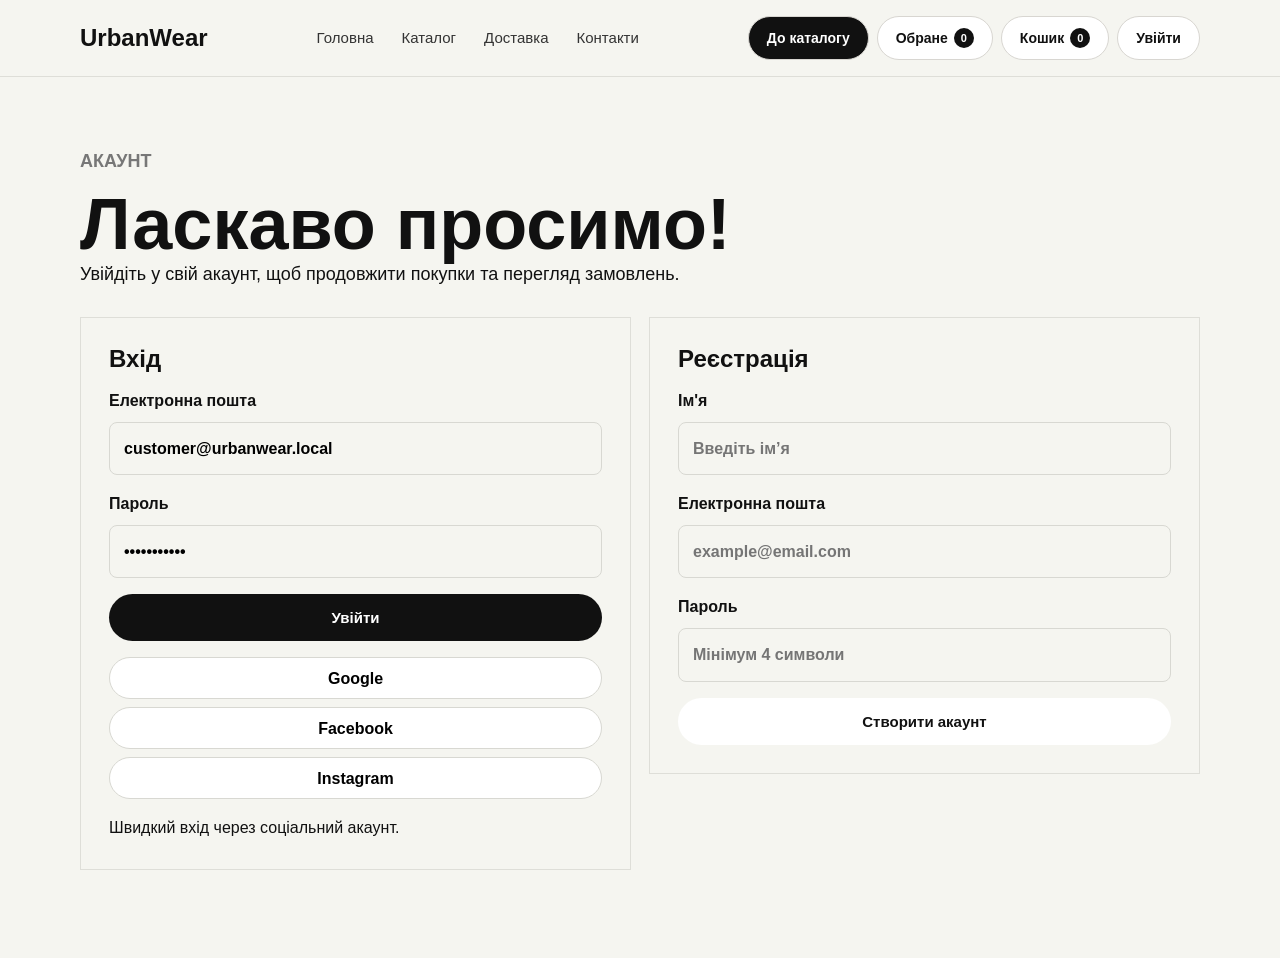
==== commit bd8d48f2: "Add editable store categories and fix account cart icon" ====
--- a/account.html
+++ b/account.html
@@ -3,10 +3,10 @@
 <head>
   <meta charset="UTF-8" />
   <meta name="viewport" content="width=device-width, initial-scale=1.0" />
-  <meta name="description" content="Особистий кабінет покупця UrbanWear." />
-  <title>Особистий кабінет - UrbanWear</title>
+  <meta name="description" content="Керуйте особистими даними, переглядайте замовлення, кошик та обрані товари в кабінеті UrbanWear." />
+  <title>Особистий кабінет — UrbanWear</title>
   <link rel="stylesheet" href="css/style.css" />
-  <link rel="stylesheet" href="css/account.css" />
+  <link rel="stylesheet" href="css/account.css?v=cart-icon-1" />
 </head>
 <body class="customer-account-page">
   <main class="customer-account-shell" id="accountShell" hidden>
@@ -44,7 +44,7 @@
         <label class="customer-account-search"><span>Пошук товарів</span><input type="search" id="accountSearch" placeholder="Пошук товарів..." /></label>
         <div class="customer-account-top-actions">
           <button type="button" data-account-tab-link="favorites" aria-label="Обране">♡<strong data-favorites-count>0</strong></button>
-          <button type="button" data-account-tab-link="cart" aria-label="Кошик">▢<strong data-cart-count>0</strong></button>
+          <button type="button" data-account-tab-link="cart" aria-label="Кошик"><svg viewBox="0 0 24 24" aria-hidden="true"><path d="M6 9h12l1 12H5zM9 10V7a3 3 0 0 1 6 0v3"/></svg><strong data-cart-count>0</strong></button>
           <button type="button" data-account-tab-link="profile"><span id="accountTopName"></span><small>Мій профіль</small></button>
         </div>
       </header>
@@ -114,7 +114,7 @@
           <section class="customer-favorites-tip"><strong>Зберігайте улюблені товари</strong><span>Додавайте товари в обране, щоб швидко знаходити їх та повертатися до покупок пізніше.</span><a class="btn" href="catalog.html">Перейти до каталогу</a></section>
         </section>
         <section class="customer-account-panel" data-account-panel="addresses"><div class="customer-placeholder"><strong>Адреси доставки</strong><p>Адреси з ваших замовлень з’являтимуться тут.</p></div></section>
-        <section class="customer-account-panel" data-account-panel="payments"><div class="customer-placeholder"><strong>Способи оплати</strong><p>У статичній демо-версії платіжні дані не зберігаються.</p></div></section>
+        <section class="customer-account-panel" data-account-panel="payments"><div class="customer-placeholder"><strong>Способи оплати</strong><p>Оберіть основний спосіб оплати під час оформлення наступного замовлення.</p></div></section>
         <section class="customer-account-panel" data-account-panel="settings"><div class="customer-placeholder"><strong>Налаштування</strong><p>Використовуйте кнопку виходу, щоб завершити поточну сесію.</p><button class="btn btn--dark" type="button" id="accountLogoutSettingsButton">Вийти з акаунту</button></div></section>
       </div>
     </section>
@@ -127,13 +127,13 @@
     </aside>
   </main>
 
-  <script src="js/products.js"></script>
+  <script src="js/products.js?v=categories-1"></script>
   <script src="js/auth.js"></script>
   <script src="js/profile.js"></script>
   <script src="js/analytics.js"></script>
   <script src="js/cart.js"></script>
   <script src="js/favorites.js"></script>
   <script src="js/orders.js"></script>
-  <script src="js/account.js"></script>
+  <script src="js/account.js?v=cart-icon-1"></script>
 </body>
 </html>
--- a/css/style.css
+++ b/css/style.css
@@ -12,6 +12,7 @@
 .nav a[aria-current="page"] { color: #000000; }
 .header__btn { background: #111111; color: #ffffff; padding: 12px 20px; border-radius: 999px; font-size: 14px; }
 .mobile-header-shortcuts { display: none; }
+.mobile-bottom-nav { display: none; }
 .hero { padding: 90px 0; }
 .hero__inner { display: grid; grid-template-columns: 1.1fr 0.9fr; gap: 60px; align-items: center; }
 .label { text-transform: uppercase; letter-spacing: 0; font-size: 12px; font-weight: 700; color: #777777; margin-bottom: 12px; }
--- a/css/account.css
+++ b/css/account.css
@@ -59,6 +59,15 @@
 .customer-account-top-actions { justify-self: end; display: flex; align-items: center; gap: 12px; }
 .customer-account-top-actions a, .customer-account-top-actions button { border: 0; background: transparent; color: #111; text-decoration: none; cursor: pointer; }
 .customer-account-top-actions > a, .customer-account-top-actions > button:not(:last-child) { width: 36px; height: 36px; border: 1px solid var(--account-border); border-radius: 50%; display: grid; place-items: center; position: relative; padding: 0; font-size: 19px; }
+.customer-account-top-actions > button:not(:last-child) svg {
+  width: 20px;
+  height: 20px;
+  fill: none;
+  stroke: currentColor;
+  stroke-width: 1.65;
+  stroke-linecap: round;
+  stroke-linejoin: round;
+}
 .customer-account-top-actions > a strong, .customer-account-top-actions > button:not(:last-child) strong { min-width: 15px; height: 15px; border-radius: 50%; background: #111; color: #fff; position: absolute; top: -4px; right: -4px; display: grid; place-items: center; font-size: 8px; }
 .customer-account-top-actions > button:last-child { border-left: 1px solid var(--account-border); padding-left: 16px; text-align: left; font: inherit; }
 .customer-account-top-actions button span, .customer-account-top-actions button small { display: block; }
@@ -80,6 +89,15 @@
 }
 .customer-summary-card { min-height: 124px; padding: 20px; display: grid; grid-template-columns: 46px minmax(0,1fr) auto; align-items: center; gap: 14px; }
 .customer-summary-card__icon { width: 46px; height: 46px; border: 1px solid var(--account-border); border-radius: 50%; background: #fff; display: grid; place-items: center; font-size: 20px; }
+.customer-summary-card__icon svg {
+  width: 23px;
+  height: 23px;
+  fill: none;
+  stroke: currentColor;
+  stroke-width: 1.65;
+  stroke-linecap: round;
+  stroke-linejoin: round;
+}
 .customer-summary-card span, .customer-summary-card strong, .customer-summary-card small { display: block; }
 .customer-summary-card span { font-size: 12px; font-weight: 700; }
 .customer-summary-card strong { margin-top: 6px; font-size: 24px; }
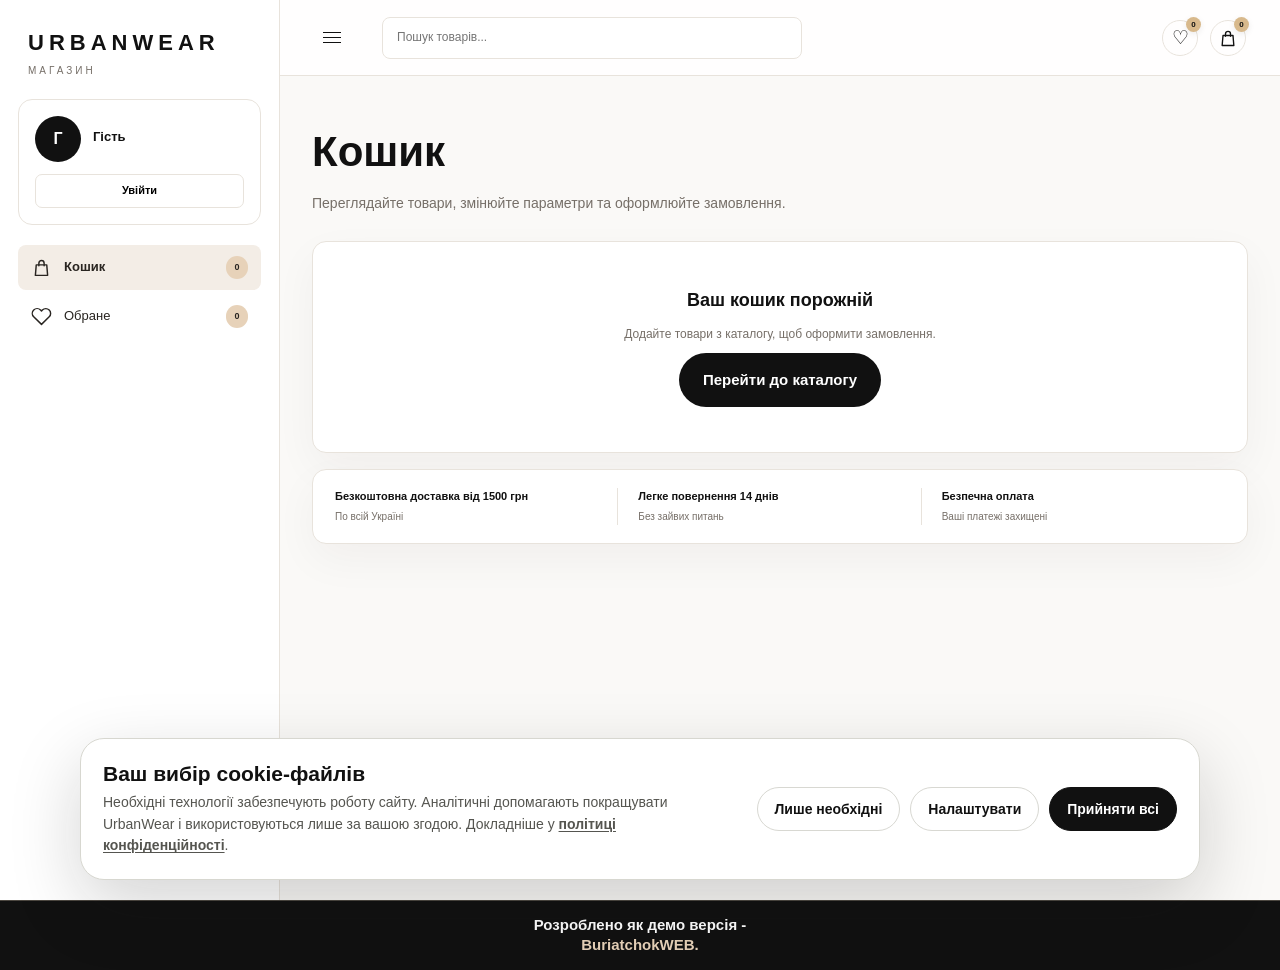
==== commit 67b49299: "Deploy static UrbanWear demo" ====
--- a/account.html
+++ b/account.html
@@ -5,8 +5,9 @@
   <meta name="viewport" content="width=device-width, initial-scale=1.0" />
   <meta name="description" content="Керуйте особистими даними, переглядайте замовлення, кошик та обрані товари в кабінеті UrbanWear." />
   <title>Особистий кабінет — UrbanWear</title>
-  <link rel="stylesheet" href="css/style.css" />
-  <link rel="stylesheet" href="css/account.css?v=cart-icon-1" />
+  <link rel="stylesheet" href="css/style.css?v=full-product-images-1" />
+  <link rel="stylesheet" href="css/account.css?v=guest-cart-2" />
+  <link rel="stylesheet" href="css/legal.css?v=cookie-consent-1" />
 </head>
 <body class="customer-account-page">
   <main class="customer-account-shell" id="accountShell" hidden>
@@ -115,7 +116,18 @@
         </section>
         <section class="customer-account-panel" data-account-panel="addresses"><div class="customer-placeholder"><strong>Адреси доставки</strong><p>Адреси з ваших замовлень з’являтимуться тут.</p></div></section>
         <section class="customer-account-panel" data-account-panel="payments"><div class="customer-placeholder"><strong>Способи оплати</strong><p>Оберіть основний спосіб оплати під час оформлення наступного замовлення.</p></div></section>
-        <section class="customer-account-panel" data-account-panel="settings"><div class="customer-placeholder"><strong>Налаштування</strong><p>Використовуйте кнопку виходу, щоб завершити поточну сесію.</p><button class="btn btn--dark" type="button" id="accountLogoutSettingsButton">Вийти з акаунту</button></div></section>
+        <section class="customer-account-panel" data-account-panel="settings">
+          <header class="customer-panel-heading"><h1>Безпека акаунта</h1><p>Змініть пароль або завершіть поточну сесію.</p></header>
+          <form class="customer-account-card customer-profile-form" id="customerPasswordForm">
+            <div class="customer-profile-fields">
+              <label>Поточний пароль <input type="password" name="current_password" autocomplete="current-password" required /></label>
+              <label>Новий пароль <input type="password" name="new_password" minlength="10" autocomplete="new-password" required /></label>
+              <label>Повторіть новий пароль <input type="password" name="confirm_password" minlength="10" autocomplete="new-password" required /></label>
+            </div>
+            <div class="customer-profile-actions"><button class="btn btn--light" type="button" id="accountLogoutSettingsButton">Вийти з акаунту</button><button class="btn customer-profile-save" type="submit">Змінити пароль</button></div>
+            <p class="customer-profile-message" id="customerPasswordMessage" role="status" aria-live="polite"></p>
+          </form>
+        </section>
       </div>
     </section>
 
@@ -127,13 +139,15 @@
     </aside>
   </main>
 
-  <script src="js/products.js?v=categories-1"></script>
-  <script src="js/auth.js"></script>
-  <script src="js/profile.js"></script>
+  <script src="js/cookies.js?v=consent-1"></script>
+  <script src="js/products.js?v=secure-cookie-1"></script>
+  <script src="js/auth.js?v=secure-cookie-1"></script>
+  <script src="js/profile.js?v=server-accounts-1"></script>
   <script src="js/analytics.js"></script>
   <script src="js/cart.js"></script>
   <script src="js/favorites.js"></script>
-  <script src="js/orders.js"></script>
-  <script src="js/account.js?v=cart-icon-1"></script>
+  <script src="js/orders.js?v=server-accounts-1"></script>
+  <script src="js/account.js?v=server-accounts-1"></script>
+  <script src="js/demo-mode.js"></script>
 </body>
 </html>
--- a/css/style.css
+++ b/css/style.css
@@ -23,6 +23,7 @@
 .btn--dark { background: #111111; color: #ffffff; }
 .btn--light { background: #ffffff; color: #111111; border: 1px solid #dddddd; }
 .hero__photo-placeholder { height: 560px; background: linear-gradient(135deg, #242424, #888888); border-radius: 34px; display: flex; align-items: flex-end; justify-content: flex-start; padding: 30px; color: #ffffff; font-weight: 700; font-size: 20px; }
+.hero__photo-placeholder--image { background-size: cover; background-position: center; }
 .categories, .popular, .benefits, .about, .order-steps { padding: 80px 0; }
 .section-heading { margin-bottom: 34px; }
 .section-heading h2 { font-size: clamp(32px, 4vw, 48px); letter-spacing: 0; line-height: 1.05; }
@@ -34,6 +35,13 @@
 .category-card span { display: block; color: #888888; margin-bottom: 38px; }
 .category-card h3 { font-size: 24px; margin-bottom: 6px; }
 .category-card p { color: #555555; }
+.category-tabs,
+.category-dots,
+.category-catalog-link { display: none; }
+.category-slide__image { display: contents; }
+.category-slide__content { display: contents; }
+.category-slide__arrow,
+.category-slide__visual-label { display: none !important; }
 .product-grid { display: grid; grid-template-columns: repeat(3, 1fr); gap: 22px; }
 .product-card { background: #ffffff; border-radius: 28px; overflow: hidden; border: 1px solid #e2e2dd; }
 .product-card { position: relative; }
@@ -45,9 +53,10 @@
 .product-card__image--photo,
 .product-gallery__main--photo,
 .cart-item__visual--photo {
-  background-size: cover;
+  background-size: contain;
   background-position: center;
   background-repeat: no-repeat;
+  background-color: #f2f0ec;
 }
 
 /* Mobile-only storefront polish. Desktop styles above remain unchanged. */
@@ -345,9 +354,9 @@
 .product-card__body strong { display: block; font-size: 20px; margin-bottom: 18px; }
 .product-card__btn { display: inline-flex; background: #111111; color: #ffffff; padding: 11px 18px; border-radius: 999px; font-size: 14px; font-weight: 700; }
 .benefits__grid { display: grid; grid-template-columns: repeat(3, 1fr); gap: 18px; }
-.benefit-card { background: #111111; color: #ffffff; border-radius: 26px; padding: 28px; }
+.benefit-card { background: #e7d2b9; color: #111111; border-radius: 26px; padding: 28px; }
 .benefit-card h3 { font-size: 22px; margin-bottom: 10px; }
-.benefit-card p { color: #d0d0d0; }
+.benefit-card p { color: #42382f; }
 .about__inner { display: grid; grid-template-columns: 0.9fr 1.1fr; gap: 60px; align-items: start; }
 .about h2 { font-size: clamp(32px, 4vw, 48px); line-height: 1.05; letter-spacing: 0; }
 .about p { font-size: 18px; color: #444444; }
@@ -492,9 +501,10 @@
 }
 
 .product-gallery__thumb--photo {
-  background-size: cover;
+  background-size: contain;
   background-position: center;
   background-repeat: no-repeat;
+  background-color: #f2f0ec;
 }
 
 .product-gallery__thumb.is-active {
@@ -1909,6 +1919,15 @@
   min-height: 18px;
 }
 
+/* Shared premium quantity badges. */
+.header-icon-link span,
+.mobile-header-shortcut span,
+.mobile-bottom-nav__item b {
+  background: #d8b98c !important;
+  color: #111 !important;
+  box-shadow: 0 2px 6px rgba(0,0,0,.08);
+}
+
 @media (max-width: 1240px) {
   .admin-shell {
     grid-template-columns: 244px minmax(0, 1fr);
@@ -1934,6 +1953,97 @@
     margin-left: 20px;
     margin-right: 20px;
   }
+}
+
+/* Stable storefront header layout. */
+@media (min-width: 761px) {
+  .header .header__inner {
+    width: min(1320px, calc(100% - 40px));
+    display: grid;
+    grid-template-columns: auto minmax(0, 1fr) auto;
+    gap: clamp(20px, 3vw, 44px);
+  }
+
+  .header .nav {
+    min-width: 0;
+    width: auto;
+    order: initial;
+    align-items: center;
+    justify-content: center;
+    gap: clamp(12px, 1.4vw, 24px);
+    flex-wrap: nowrap;
+    white-space: nowrap;
+  }
+
+  .header .nav button[data-cookie-settings] {
+    padding: 3px 0;
+    border: 0;
+    border-bottom: 1px solid transparent;
+    background: transparent;
+    color: #85857f;
+    font: inherit;
+    font-size: 12px;
+    cursor: pointer;
+  }
+
+  .header .nav button[data-cookie-settings]:hover {
+    border-bottom-color: #b8b8b1;
+    color: #555550;
+  }
+
+  .header .header-actions {
+    width: auto;
+    order: initial;
+    flex-wrap: nowrap;
+    justify-content: flex-end;
+    gap: 6px;
+    white-space: nowrap;
+  }
+
+  .header .header-actions .header__btn,
+  .header .header-icon-link {
+    min-height: 40px;
+    padding: 0 14px;
+    font-size: 12px;
+  }
+}
+
+@media (min-width: 761px) and (max-width: 1180px) {
+  .header .header__inner {
+    height: auto;
+    padding: 12px 0;
+    grid-template-columns: auto minmax(0, 1fr);
+    gap: 10px 20px;
+  }
+
+  .header .header-actions {
+    grid-column: 2;
+    grid-row: 1;
+    justify-self: end;
+  }
+
+  .header .nav {
+    grid-column: 1 / -1;
+    grid-row: 2;
+    justify-content: flex-start;
+    overflow-x: auto;
+    scrollbar-width: none;
+  }
+
+  .header .nav::-webkit-scrollbar {
+    display: none;
+  }
+}
+
+/* Keep product photos fully visible. This must remain after older background shorthands. */
+.product-gallery__main.product-gallery__main--photo,
+.product-gallery__thumb.product-gallery__thumb--photo,
+.product-card__image.product-card__image--photo,
+.cart-item__visual.cart-item__visual--photo {
+  background-color: #f2f0ec;
+  background-position: center;
+  background-repeat: no-repeat;
+  background-size: contain !important;
 }
 
 .admin-products-layout {
@@ -2501,6 +2611,26 @@
   margin-top: 8px;
 }
 
+.auth-card .auth-consent {
+  display: flex;
+  align-items: flex-start;
+  gap: 9px;
+  font-size: 12px;
+  font-weight: 500;
+  line-height: 1.5;
+}
+
+.auth-card .auth-consent input {
+  width: auto;
+  min-height: 0;
+  margin: 2px 0 0;
+  accent-color: #111;
+}
+
+.auth-card .auth-consent a {
+  color: #111;
+}
+
 .auth-card .btn,
 .account-actions .btn,
 .cart-summary .btn {
--- a/css/account.css
+++ b/css/account.css
@@ -40,6 +40,10 @@
 .customer-account-nav button > strong { min-width: 22px; margin-left: auto; border-radius: 999px; background: #e7d2b9; padding: 4px 7px; font-size: 9px; text-align: center; }
 .customer-account-nav button:hover, .customer-account-nav button.is-active { background: var(--account-accent); }
 .customer-account-nav button.is-active { font-weight: 750; }
+.customer-account-nav button[hidden],
+.customer-account-panel[hidden],
+.customer-news-card[hidden],
+#accountLogoutSettingsButton[hidden] { display: none !important; }
 .customer-news-card { margin-top: auto; border-radius: 14px; background: linear-gradient(145deg, #f5f2ee, #d7d0c8); padding: 18px; }
 .customer-news-card .label, .customer-news-card h2, .customer-news-card p { margin: 0; }
 .customer-news-card h2 { margin-top: 8px; font-size: 18px; }
@@ -68,7 +72,7 @@
   stroke-linecap: round;
   stroke-linejoin: round;
 }
-.customer-account-top-actions > a strong, .customer-account-top-actions > button:not(:last-child) strong { min-width: 15px; height: 15px; border-radius: 50%; background: #111; color: #fff; position: absolute; top: -4px; right: -4px; display: grid; place-items: center; font-size: 8px; }
+.customer-account-top-actions > a strong, .customer-account-top-actions > button:not(:last-child) strong { min-width: 15px; height: 15px; border-radius: 50%; background: #d8b98c; color: #111; position: absolute; top: -4px; right: -4px; display: grid; place-items: center; font-size: 8px; box-shadow: 0 2px 6px rgba(0,0,0,.08); }
 .customer-account-top-actions > button:last-child { border-left: 1px solid var(--account-border); padding-left: 16px; text-align: left; font: inherit; }
 .customer-account-top-actions button span, .customer-account-top-actions button small { display: block; }
 .customer-account-top-actions button span { font-size: 12px; font-weight: 750; }
@@ -172,6 +176,25 @@
 .customer-favorite-product { min-width: 0; border: 1px solid var(--account-border); border-radius: 12px; overflow: hidden; background: #fff; }
 .customer-favorite-image { height: 220px; position: relative; background: var(--product-bg,#ddd9d3); background-size: cover; background-position: center; display: flex; align-items: flex-end; padding: 13px; color: #fff; font-size: 11px; font-weight: 800; }
 .customer-favorite-image button { width: 35px; height: 35px; position: absolute; top: 10px; right: 10px; border: 0; border-radius: 50%; background: #fff; color: #111; font-size: 17px; cursor: pointer; }
+.customer-favorite-image .customer-favorite-remove {
+  width: auto;
+  min-width: 76px;
+  height: 32px;
+  border: 1px solid var(--account-border);
+  border-radius: 999px;
+  padding: 0 11px;
+  font-size: 10px;
+  font-weight: 750;
+}
+.customer-cart-table .customer-delete-button {
+  width: auto;
+  min-width: 74px;
+  height: 32px;
+  border-radius: 999px;
+  padding: 0 11px;
+  font-size: 10px;
+  font-weight: 750;
+}
 .customer-favorite-body { padding: 13px; display: grid; gap: 8px; }
 .customer-favorite-body h2 { margin: 0; min-height: 36px; font-size: 13px; line-height: 1.35; }
 .customer-favorite-body small { color: var(--account-muted); font-size: 9px; }
--- a/css/legal.css
+++ b/css/legal.css
@@ -0,0 +1,493 @@
+.legal-page {
+  background: #f5f5f0;
+}
+
+.legal-page a:focus-visible,
+.legal-page button:focus-visible,
+.cookie-consent a:focus-visible,
+.cookie-consent button:focus-visible,
+.cookie-consent input:focus-visible {
+  outline: 3px solid #b78352;
+  outline-offset: 3px;
+}
+
+.legal-hero {
+  padding-bottom: 52px;
+  border-bottom: 1px solid #deded8;
+}
+
+.legal-hero .legal-updated {
+  margin-top: 20px;
+  font-size: 14px;
+  color: #666660;
+}
+
+.legal-section {
+  padding: 56px 0 96px;
+}
+
+.legal-layout {
+  display: grid;
+  grid-template-columns: minmax(190px, 240px) minmax(0, 760px);
+  justify-content: space-between;
+  gap: 64px;
+  align-items: start;
+}
+
+.legal-sidebar {
+  position: sticky;
+  top: 108px;
+  display: grid;
+  gap: 9px;
+  padding: 22px;
+  border: 1px solid #e0e0dc;
+  border-radius: 22px;
+  background: #ffffff;
+}
+
+.legal-sidebar strong {
+  margin-bottom: 5px;
+  font-size: 13px;
+  text-transform: uppercase;
+  color: #777770;
+}
+
+.legal-sidebar a {
+  color: #444440;
+  font-size: 14px;
+  line-height: 1.35;
+}
+
+.legal-sidebar a:hover {
+  color: #111111;
+  text-decoration: underline;
+  text-underline-offset: 3px;
+}
+
+.legal-document {
+  min-width: 0;
+}
+
+.legal-document section {
+  padding: 36px 0;
+  border-bottom: 1px solid #deded8;
+  scroll-margin-top: 110px;
+}
+
+.legal-document section:first-of-type {
+  padding-top: 0;
+}
+
+.legal-document h2 {
+  margin-bottom: 16px;
+  font-size: clamp(25px, 3vw, 34px);
+  line-height: 1.12;
+}
+
+.legal-document p,
+.legal-document li {
+  color: #3f3f3b;
+  font-size: 17px;
+  line-height: 1.75;
+}
+
+.legal-document p + p,
+.legal-document p + ul,
+.legal-document p + ol,
+.legal-document ul + p,
+.legal-document ol + p,
+.legal-document .legal-table-wrap + p {
+  margin-top: 16px;
+}
+
+.legal-document ul,
+.legal-document ol {
+  display: grid;
+  gap: 8px;
+  padding-left: 24px;
+}
+
+.legal-document a {
+  font-weight: 700;
+  text-decoration: underline;
+  text-underline-offset: 3px;
+}
+
+.legal-notice {
+  margin-bottom: 40px;
+  padding: 24px;
+  border: 1px solid #caa982;
+  border-radius: 22px;
+  background: #efe0cd;
+  scroll-margin-top: 110px;
+}
+
+.legal-notice strong {
+  display: block;
+  margin-bottom: 7px;
+  font-size: 18px;
+}
+
+.legal-notice p {
+  color: #493d31;
+}
+
+.legal-table-wrap {
+  margin-top: 20px;
+  overflow-x: auto;
+  border: 1px solid #deded8;
+  border-radius: 18px;
+  background: #ffffff;
+}
+
+.legal-document table {
+  width: 100%;
+  min-width: 580px;
+  border-collapse: collapse;
+}
+
+.legal-document th,
+.legal-document td {
+  padding: 16px;
+  border-bottom: 1px solid #e6e6e0;
+  text-align: left;
+  vertical-align: top;
+  color: #3f3f3b;
+  line-height: 1.55;
+}
+
+.legal-document th {
+  background: #f0f0ea;
+  color: #111111;
+  font-size: 14px;
+}
+
+.legal-document tr:last-child td {
+  border-bottom: 0;
+}
+
+.legal-inline-button,
+.legal-footer-links button,
+.footer__links button {
+  border: 0;
+  font: inherit;
+  cursor: pointer;
+}
+
+.legal-inline-button {
+  margin-top: 18px;
+  padding: 12px 18px;
+  border-radius: 999px;
+  background: #111111;
+  color: #ffffff;
+  font-weight: 700;
+}
+
+.legal-footer-links {
+  flex-wrap: wrap;
+  justify-content: flex-end;
+}
+
+.legal-footer-links button,
+.footer__links button {
+  padding: 0;
+  background: transparent;
+  color: inherit;
+}
+
+.legal-footer-links a:hover,
+.legal-footer-links button:hover,
+.footer__links button:hover {
+  color: #ffffff;
+  text-decoration: underline;
+  text-underline-offset: 3px;
+}
+
+.cookie-consent[hidden],
+.cookie-modal[hidden] {
+  display: none !important;
+}
+
+.cookie-consent {
+  position: fixed;
+  z-index: 1000;
+  right: 20px;
+  bottom: 20px;
+  left: 20px;
+  max-width: 1120px;
+  margin: 0 auto;
+  padding: 22px;
+  border: 1px solid #d7d7d0;
+  border-radius: 24px;
+  background: #ffffff;
+  box-shadow: 0 24px 70px rgba(17, 17, 17, 0.18);
+}
+
+.cookie-consent__inner {
+  display: grid;
+  grid-template-columns: minmax(0, 1fr) auto;
+  gap: 24px;
+  align-items: center;
+}
+
+.cookie-consent h2,
+.cookie-modal h2 {
+  margin-bottom: 6px;
+  color: #111111;
+  font-size: 21px;
+  line-height: 1.2;
+}
+
+.cookie-consent p,
+.cookie-modal p {
+  color: #555550;
+  font-size: 14px;
+  line-height: 1.55;
+}
+
+.cookie-consent p a,
+.cookie-modal p a {
+  font-weight: 700;
+  text-decoration: underline;
+  text-underline-offset: 2px;
+}
+
+.cookie-consent__actions,
+.cookie-modal__actions {
+  display: flex;
+  flex-wrap: wrap;
+  gap: 10px;
+}
+
+.cookie-button {
+  min-height: 44px;
+  padding: 10px 17px;
+  border: 1px solid #d8d8d2;
+  border-radius: 999px;
+  background: #ffffff;
+  color: #111111;
+  font: inherit;
+  font-size: 14px;
+  font-weight: 700;
+  cursor: pointer;
+}
+
+.cookie-button:hover {
+  border-color: #111111;
+}
+
+.cookie-button--primary {
+  border-color: #111111;
+  background: #111111;
+  color: #ffffff;
+}
+
+.cookie-modal {
+  position: fixed;
+  z-index: 1100;
+  inset: 0;
+  display: grid;
+  place-items: center;
+  padding: 20px;
+  background: rgba(17, 17, 17, 0.58);
+}
+
+.cookie-modal__dialog {
+  width: min(100%, 610px);
+  max-height: min(720px, calc(100vh - 40px));
+  overflow-y: auto;
+  padding: 28px;
+  border-radius: 26px;
+  background: #f5f5f0;
+  box-shadow: 0 30px 90px rgba(0, 0, 0, 0.28);
+}
+
+.cookie-modal__header {
+  display: flex;
+  gap: 20px;
+  align-items: start;
+  justify-content: space-between;
+  margin-bottom: 22px;
+}
+
+.cookie-modal__close {
+  flex: 0 0 auto;
+  width: 42px;
+  height: 42px;
+  border: 1px solid #d8d8d2;
+  border-radius: 50%;
+  background: #ffffff;
+  color: #111111;
+  font-size: 22px;
+  line-height: 1;
+  cursor: pointer;
+}
+
+.cookie-category {
+  display: grid;
+  grid-template-columns: minmax(0, 1fr) auto;
+  gap: 20px;
+  align-items: start;
+  margin-bottom: 12px;
+  padding: 18px;
+  border: 1px solid #dfdfd8;
+  border-radius: 18px;
+  background: #ffffff;
+}
+
+.cookie-category h3 {
+  margin-bottom: 5px;
+  font-size: 16px;
+}
+
+.cookie-category__status {
+  color: #666660;
+  font-size: 13px;
+  font-weight: 700;
+  white-space: nowrap;
+}
+
+.cookie-switch {
+  position: relative;
+  display: inline-flex;
+  width: 48px;
+  height: 28px;
+  cursor: pointer;
+}
+
+.cookie-switch input {
+  position: absolute;
+  width: 1px;
+  height: 1px;
+  opacity: 0;
+}
+
+.cookie-switch span {
+  width: 100%;
+  border-radius: 999px;
+  background: #c8c8c1;
+  transition: 0.2s ease;
+}
+
+.cookie-switch span::after {
+  content: "";
+  position: absolute;
+  top: 4px;
+  left: 4px;
+  width: 20px;
+  height: 20px;
+  border-radius: 50%;
+  background: #ffffff;
+  box-shadow: 0 2px 5px rgba(0, 0, 0, 0.2);
+  transition: 0.2s ease;
+}
+
+.cookie-switch input:checked + span {
+  background: #111111;
+}
+
+.cookie-switch input:checked + span::after {
+  transform: translateX(20px);
+}
+
+.cookie-modal__actions {
+  justify-content: flex-end;
+  margin-top: 22px;
+}
+
+body.cookie-modal-open {
+  overflow: hidden;
+}
+
+@media (max-width: 900px) {
+  .legal-layout {
+    grid-template-columns: 1fr;
+    gap: 28px;
+  }
+
+  .legal-sidebar {
+    position: static;
+    grid-template-columns: repeat(2, minmax(0, 1fr));
+  }
+
+  .legal-sidebar strong {
+    grid-column: 1 / -1;
+  }
+}
+
+@media (max-width: 760px) {
+  .legal-page .header__inner {
+    display: flex;
+  }
+
+  .legal-page .nav {
+    display: none;
+  }
+
+  .legal-hero {
+    padding: 42px 0 34px;
+  }
+
+  .legal-section {
+    padding: 30px 0 70px;
+  }
+
+  .legal-sidebar {
+    display: none;
+  }
+
+  .legal-document section {
+    padding: 28px 0;
+    scroll-margin-top: 82px;
+  }
+
+  .legal-document p,
+  .legal-document li {
+    font-size: 16px;
+    line-height: 1.65;
+  }
+
+  .legal-notice {
+    margin-bottom: 22px;
+    padding: 20px;
+    border-radius: 18px;
+  }
+
+  .cookie-consent {
+    right: 10px;
+    bottom: 10px;
+    left: 10px;
+    padding: 18px;
+    border-radius: 20px;
+  }
+
+  .cookie-consent__inner {
+    grid-template-columns: 1fr;
+    gap: 16px;
+  }
+
+  .cookie-consent__actions,
+  .cookie-modal__actions {
+    display: grid;
+    grid-template-columns: 1fr;
+  }
+
+  .cookie-button {
+    width: 100%;
+  }
+
+  .cookie-modal {
+    padding: 10px;
+  }
+
+  .cookie-modal__dialog {
+    max-height: calc(100vh - 20px);
+    padding: 20px;
+    border-radius: 20px;
+  }
+
+  .cookie-category {
+    gap: 12px;
+    padding: 15px;
+  }
+}
